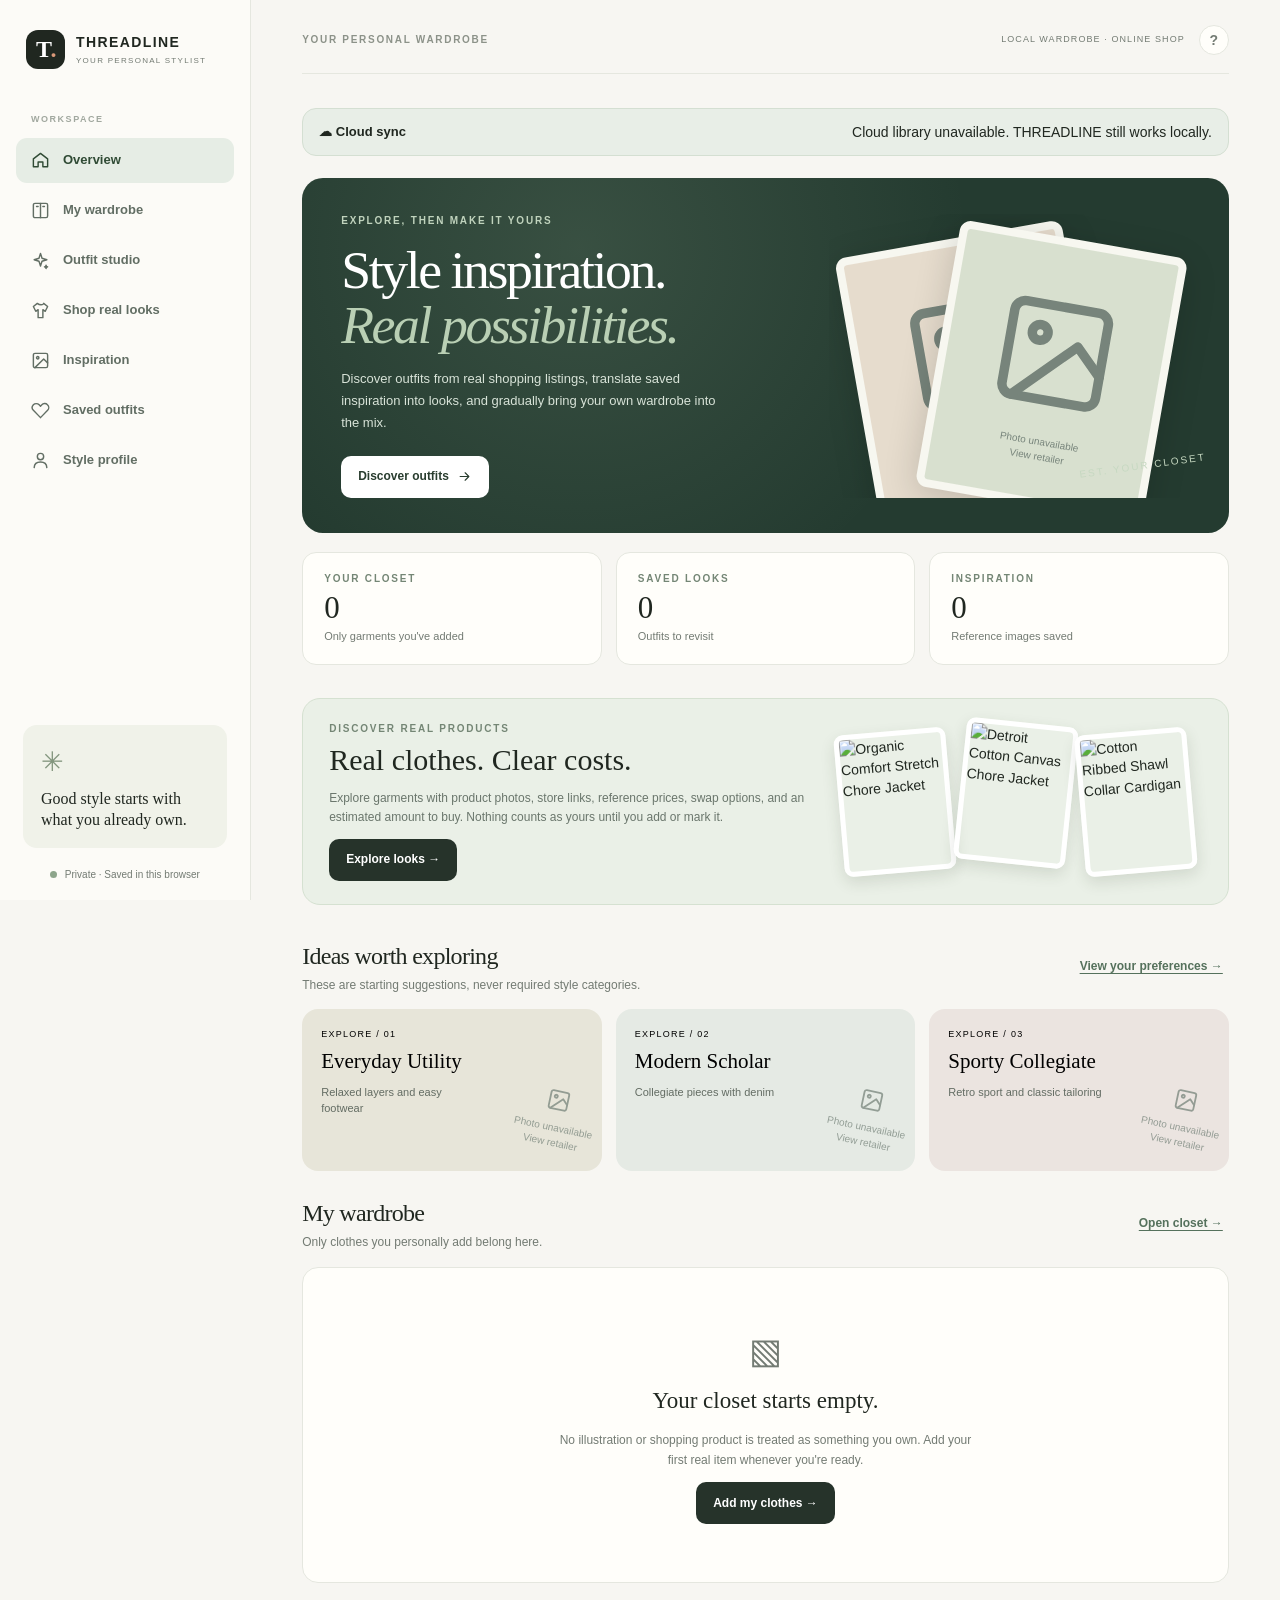
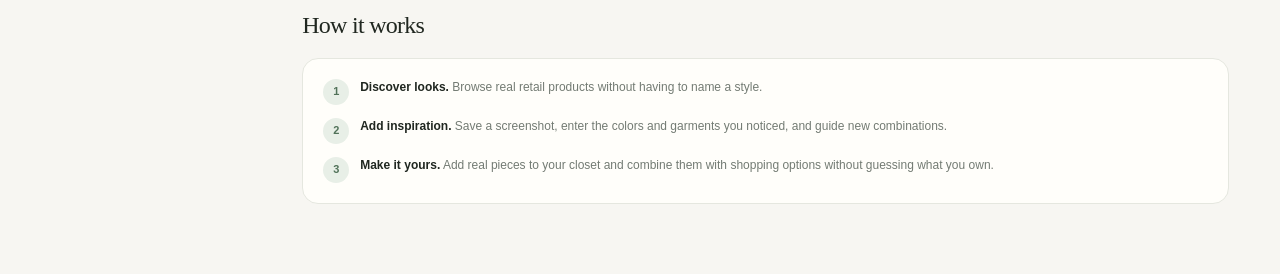
==== index.html @ 67e0e09e "Wire optional Supabase cloud UI into THREADLINE preview" ====
<!doctype html>
<html lang="en">
<head>
  <meta charset="utf-8">
  <meta name="viewport" content="width=device-width, initial-scale=1, viewport-fit=cover">
  <meta name="theme-color" content="#f7f6f2">
  <meta name="description" content="THREADLINE — a personal styling studio with true wardrobe ownership, inspiration-guided discovery, and real product references.">
  <title>THREADLINE V1.3 Preview — Cloud sync</title>
  <style>

:root{--bg:#f7f6f2;--paper:#fffefa;--ink:#202720;--muted:#737b73;--muted2:#9ba29a;--line:#e5e7df;--sage:#748675;--light-sage:#e8eee7;--orange:#b96843;--orange-pale:#f5e8df;--dark:#26332a;--shadow:0 8px 35px rgba(30,43,33,.055)}
*{box-sizing:border-box}html{scroll-behavior:smooth}body{margin:0;background:var(--bg);color:var(--ink);font-family:Inter,ui-sans-serif,-apple-system,BlinkMacSystemFont,"Segoe UI",sans-serif;font-size:14px;line-height:1.45}button,input,select,textarea{font:inherit}button{cursor:pointer}button:disabled{opacity:.45;cursor:not-allowed}a{color:inherit}.muted{color:var(--muted)}.tiny{font-size:11px}.small{font-size:12px}.eyebrow{font-size:10px;letter-spacing:.18em;color:var(--sage);font-weight:800;text-transform:uppercase}.app{min-height:100vh}#app{display:flex;min-height:100vh}.sidebar{width:251px;flex-shrink:0;position:sticky;top:0;height:100vh;background:#fcfbf7;border-right:1px solid var(--line);display:flex;flex-direction:column;padding:30px 16px 18px}.brand{display:flex;align-items:center;gap:11px;margin:0 10px 44px}.brand-mark{width:39px;height:39px;background:var(--ink);color:#fff;border-radius:12px;display:flex;align-items:center;justify-content:center;font-family:Georgia,serif;font-size:24px;font-weight:700;letter-spacing:-.06em}.brand-mark span{color:#da9878}.brand-name{font-size:14px;font-weight:900;letter-spacing:.10em}.brand-sub{font-size:8px;letter-spacing:.16em;color:var(--muted);margin-top:3px}.nav-label{margin:0 15px 12px;font-size:9px;letter-spacing:.17em;color:#a1a89f;font-weight:800}.nav-menu{display:flex;flex-direction:column;gap:5px}.nav-item{display:flex;gap:13px;align-items:center;border:0;background:none;padding:13px 15px;border-radius:11px;color:#626e64;font-weight:600;width:100%;text-align:left;font-size:13px;transition:.15s}.nav-item:hover{background:#f0f1eb;color:var(--ink)}.nav-item.active{background:#e6ede5;color:#304b35}.nav-item .nav-icon{width:19px;height:19px;display:grid;place-items:center}.nav-item svg{width:19px;height:19px;stroke-width:1.8}.sidebar-bottom{margin-top:auto}.sidebar-quote{background:#f0f2e9;border-radius:14px;padding:18px 18px 13px;margin:0 7px 20px}.sidebar-quote .quote-star{color:#83967e;font-size:27px}.sidebar-quote p{font-family:Georgia,serif;font-size:16px;line-height:1.3;margin:7px 0 4px}.privacy-note{font-size:10px;color:var(--muted);text-align:center}.privacy-dot{display:inline-block;width:7px;height:7px;border-radius:50%;background:#8da58b;margin-right:5px}.main{min-width:0;flex:1;max-width:1650px;margin:auto;padding:25px clamp(18px,4vw,62px) 70px}.topline{display:flex;justify-content:space-between;align-items:center;border-bottom:1px solid var(--line);padding:0 0 18px;margin-bottom:34px}.breadcrumbs{font-size:10px;letter-spacing:.17em;font-weight:700;color:#8c9289}.top-actions{display:flex;gap:14px;align-items:center}.demo-flag{font-size:9px;color:var(--muted);letter-spacing:.12em}.icon-btn{width:30px;height:30px;border-radius:50%;border:1px solid var(--line);background:var(--paper);font-weight:bold;color:var(--muted)}.page-heading{display:flex;align-items:flex-end;justify-content:space-between;gap:12px;margin-bottom:23px}.page-heading h1,.hero h1{font-family:Georgia,"Times New Roman",serif;font-weight:400;letter-spacing:-.045em}.page-heading h1{font-size:clamp(30px,3.4vw,45px);margin:7px 0}.page-heading p{color:var(--muted);margin:0;font-size:13px;max-width:660px}.btn{display:inline-flex;align-items:center;justify-content:center;gap:8px;border-radius:10px;padding:11px 16px;font-weight:700;font-size:12px;border:1px solid transparent;white-space:nowrap;transition:.14s;min-height:42px}.btn svg{width:15px;height:15px}.btn-primary{background:var(--dark);color:white}.btn-primary:hover{background:#405544}.btn-ghost{background:var(--paper);border-color:var(--line);color:var(--ink)}.btn-ghost:hover{border-color:#b9c3b7}.btn-tertiary{background:var(--light-sage);color:#47644d}.btn-warning{background:#fff5f0;border-color:#efcab9;color:#9c4c30}.btn-small{min-height:32px;padding:7px 11px;border-radius:8px;font-size:11px}.button-row{display:flex;gap:9px;align-items:center;flex-wrap:wrap}.hero{position:relative;border-radius:21px;background:#243b30;min-height:310px;display:grid;grid-template-columns:1.1fr 0.9fr;overflow:hidden;color:white;padding:36px 0 35px 39px}.hero::before{content:"";background:radial-gradient(circle at 30% 20%,rgba(173,199,167,.15),transparent 55%);position:absolute;inset:0}.hero .hero-copy{position:relative;z-index:2;max-width:560px}.hero .eyebrow{color:#c0d3bd}.hero h1{font-size:clamp(38px,4.2vw,58px);line-height:1.03;margin:14px 0 14px}.hero h1 em{color:#b9cfb4;font-weight:400}.hero p{line-height:1.7;color:#d8e3d8;max-width:390px;font-size:13px;margin-bottom:22px}.hero .btn{background:white;color:#293d2f}.hero-art{position:relative;display:flex;justify-content:center;align-items:center;overflow:hidden}.hero-illustration{position:absolute;width:230px;height:270px;background:#d8e0cf;transform:rotate(10deg) translate(25px,12px);border:8px solid #f7f7f0;border-radius:11px;box-shadow:0 8px 35px rgba(0,0,0,.16);display:flex;align-items:center;justify-content:center}.hero-illustration.second{transform:rotate(-10deg) translate(-60px,6px);background:#e6dccd}.hero-illustration svg{width:80%;height:85%}.hero-art::after{content:"EST. YOUR CLOSET";font-size:10px;letter-spacing:.20em;position:absolute;bottom:24px;right:22px;transform:rotate(-8deg);color:#c6d8c1}.stats-grid{display:grid;grid-template-columns:repeat(3,1fr);gap:14px;margin:19px 0 33px}.stat{background:var(--paper);padding:19px 21px;border:1px solid var(--line);border-radius:14px}.stat .num{font-family:Georgia,serif;font-size:31px;line-height:1;margin:6px 0}.stat .label{font-size:11px;color:var(--muted)}.section-head{display:flex;justify-content:space-between;align-items:center;gap:10px;margin:25px 0 15px}.section-head h2{font-family:Georgia,serif;font-size:24px;font-weight:400;letter-spacing:-.03em;margin:0}.section-head p{font-size:12px;color:var(--muted);margin:3px 0 0}.text-link{background:transparent;border:0;color:#55715c;text-decoration:underline;text-underline-offset:3px;font-size:12px;font-weight:700}.style-tiles{display:grid;grid-template-columns:repeat(3,1fr);gap:14px}.style-tile{border-radius:16px;border:1px solid var(--line);padding:19px;min-height:162px;background:var(--paper);position:relative;overflow:hidden;display:flex;flex-direction:column;align-items:flex-start}.style-tile:nth-child(1){background:#e7e5d9}.style-tile:nth-child(2){background:#e5eae4}.style-tile:nth-child(3){background:#ebe4e0}.style-tile h3{font-family:Georgia,serif;font-size:21px;font-weight:400;margin:5px 0 8px;z-index:1}.style-tile p{max-width:160px;font-size:11px;color:#636c63;z-index:1;margin:0}.style-tile .tile-no{font-size:9px;letter-spacing:.14em;z-index:1}.style-tile .shape{width:94px;height:125px;position:absolute;right:-14px;bottom:-24px;opacity:.55;transform:rotate(12deg)}.grid-items{display:grid;grid-template-columns:repeat(4,minmax(0,1fr));gap:13px}.item-card{background:var(--paper);border:1px solid var(--line);border-radius:14px;overflow:hidden;min-width:0;transition:.15s;position:relative}.item-card:hover{box-shadow:var(--shadow);transform:translateY(-2px)}.item-picture{height:180px;background:#f0f1ec;display:flex;align-items:center;justify-content:center;position:relative;overflow:hidden}.item-picture img{width:100%;height:100%;object-fit:contain}.item-picture img.user-photo{object-fit:cover}.item-info{padding:12px 12px 13px}.item-name{font-size:12px;font-weight:750;white-space:nowrap;overflow:hidden;text-overflow:ellipsis}.item-meta{font-size:10px;color:var(--muted);margin-top:4px}.tag{display:inline-flex;align-items:center;border-radius:20px;background:#f0f3ee;color:#57705a;font-size:9px;letter-spacing:.04em;padding:4px 8px;font-weight:700}.demo-badge{position:absolute;top:9px;left:9px;background:#ffffffdd;border-radius:20px;padding:4px 8px;font-size:9px;color:#7b857a}.card-actions{position:absolute;top:8px;right:8px;display:flex;gap:4px}.round-action{background:#fffffff0;border:0;border-radius:50%;width:29px;height:29px;color:var(--dark);font-weight:800}.toolbar{display:flex;justify-content:space-between;align-items:center;gap:12px;flex-wrap:wrap;margin:14px 0 20px}.pills{display:flex;gap:7px;flex-wrap:wrap}.pill{border:1px solid var(--line);border-radius:99px;background:var(--paper);font-size:11px;padding:8px 13px;color:var(--muted)}.pill.active{background:#284231;color:white;border-color:#284231}.search-box{border:1px solid var(--line);border-radius:10px;background:var(--paper);padding:9px 13px;display:flex;align-items:center;gap:8px;min-width:230px}.search-box input{border:0;outline:none;background:transparent;width:100%;font-size:12px}.panel{background:var(--paper);border:1px solid var(--line);border-radius:16px;padding:20px}.empty{text-align:center;max-width:420px;margin:38px auto;color:var(--muted)}.empty .empty-icon{font-size:35px;display:block;margin-bottom:8px}.empty h3{font-family:Georgia,serif;color:var(--ink);font-size:23px;font-weight:400;margin:8px 0}.empty p{font-size:12px;line-height:1.7}.studio-grid{display:grid;grid-template-columns:295px minmax(0,1fr);gap:18px;align-items:start}.control-panel{position:sticky;top:20px}.field{display:flex;flex-direction:column;gap:7px;margin-bottom:16px}.field label,.field-label{font-size:11px;font-weight:800;letter-spacing:.02em}.input,.select,.textarea{width:100%;border:1px solid #dce1d8;border-radius:9px;min-height:42px;background:#fffefa;color:var(--ink);padding:10px 12px;outline:none}.input:focus,.select:focus,.textarea:focus{border-color:#9cae9e;box-shadow:0 0 0 3px #9eb59f24}.textarea{resize:vertical;min-height:70px}.field-help{font-size:10px;color:var(--muted);margin-top:-3px}.studio-side-note{background:#f1f4ee;border-radius:11px;padding:13px;margin-top:12px;font-size:11px;color:#536857}.results-head{display:flex;align-items:center;justify-content:space-between;gap:10px;margin-bottom:15px}.results-head h2{font-family:Georgia,serif;font-weight:400;font-size:24px;margin:0}.outfit-grid{display:grid;grid-template-columns:repeat(2,minmax(0,1fr));gap:14px}.outfit-card{border:1px solid var(--line);border-radius:15px;background:var(--paper);overflow:hidden}.outfit-collage{display:grid;grid-template-columns:repeat(2,1fr);grid-template-rows:repeat(2,112px);gap:2px;background:#e1e5dc;padding:2px}.outfit-collage .piece{background:#f3f4ee;overflow:hidden;position:relative;display:flex;align-items:center;justify-content:center}.outfit-collage img{width:100%;height:100%;object-fit:contain}.outfit-collage img.user-photo{object-fit:cover}.piece-name{position:absolute;bottom:5px;left:6px;right:6px;font-size:8px;background:#fffefae7;border-radius:5px;padding:3px 5px;white-space:nowrap;overflow:hidden;text-overflow:ellipsis}.piece.empty-piece{font-size:10px;color:#b2b9ad}.outfit-body{padding:15px}.outfit-body h3{font-family:Georgia,serif;font-weight:400;font-size:19px;margin:4px 0 5px}.outfit-body p{font-size:11px;color:var(--muted);margin:0 0 12px;min-height:34px;line-height:1.6}.outfit-body .button-row{justify-content:space-between}.tiny-label{font-size:9px;letter-spacing:.12em;font-weight:800;color:#7e8b7c;text-transform:uppercase}.inspo-grid{display:grid;grid-template-columns:repeat(3,minmax(0,1fr));gap:14px}.inspo-card{border-radius:14px;overflow:hidden;background:var(--paper);border:1px solid var(--line)}.inspo-card .inspo-img{height:235px;background:#e8eae4;display:flex;align-items:center;justify-content:center}.inspo-card img{width:100%;height:100%;object-fit:cover}.inspo-card .body{padding:14px}.inspo-card h3{font-family:Georgia,serif;font-size:19px;font-weight:400;margin:1px 0 5px}.inspo-card p{font-size:11px;color:var(--muted);line-height:1.5;min-height:34px}.two-col{display:grid;grid-template-columns:1fr 1fr;gap:18px}.help-list{display:grid;gap:13px}.help-row{display:flex;gap:11px;align-items:flex-start;font-size:12px;color:var(--muted)}.help-row strong{color:var(--ink)}.step-count{min-width:26px;height:26px;border-radius:50%;background:#e8efe7;display:flex;justify-content:center;align-items:center;color:#517259;font-size:11px;font-weight:800}.color-swatches{display:flex;gap:8px;align-items:center;flex-wrap:wrap}.swatch{width:25px;height:25px;border-radius:50%;border:2px solid white;box-shadow:0 0 0 1px #dce1da}.profile-section{margin-bottom:20px}.rating-row{display:grid;grid-template-columns:1fr 160px;align-items:center;gap:12px;padding:9px 0;border-bottom:1px solid var(--line);font-size:12px}.rating-row:last-child{border:0}.learn-list{display:grid;gap:10px}.learn-row{padding:13px;background:#f4f6f0;border-radius:10px}.learn-row strong{display:block;font-size:11px}.learn-row span{font-size:12px;color:#697369;line-height:1.55}.overlay{position:fixed;inset:0;z-index:100;background:#161d17a1;display:flex;align-items:center;justify-content:center;padding:20px;backdrop-filter:blur(2px)}.modal{width:min(100%,590px);max-height:min(92vh,900px);overflow:auto;background:var(--paper);border-radius:19px;padding:25px;box-shadow:0 24px 85px #0004}.modal.wide{width:min(100%,790px)}.modal-head{display:flex;align-items:center;justify-content:space-between;gap:12px;margin-bottom:19px}.modal-head h2{font-family:Georgia,serif;font-size:27px;line-height:1.1;font-weight:400;margin:0}.modal-close{border:0;background:#f0f1eb;border-radius:50%;width:32px;height:32px;font-size:18px}.form-grid{display:grid;grid-template-columns:1fr 1fr;gap:13px}.upload-area{border:1.5px dashed #c4d0c2;border-radius:12px;background:#f7f9f4;padding:17px;text-align:center;cursor:pointer;display:flex;align-items:center;justify-content:center;min-height:150px;position:relative;overflow:hidden}.upload-area img{max-height:192px;width:100%;object-fit:contain}.upload-area input{position:absolute;inset:0;opacity:0;cursor:pointer;width:100%}.upload-area .prompt{font-size:12px;color:#768675;line-height:1.8}.upload-area .prompt b{color:#4c6251}.modal-footer{display:flex;gap:9px;justify-content:flex-end;margin-top:18px;flex-wrap:wrap}.note{background:#f3f5ee;border-left:3px solid #87a188;padding:11px 14px;font-size:11px;color:#5b6b5f;border-radius:5px}.checkline{display:flex;align-items:center;gap:7px;font-size:11px}.mini-select{padding:7px 9px;border:1px solid var(--line);border-radius:8px;background:var(--paper);font-size:11px;width:100%}.separator{height:1px;background:var(--line);margin:16px 0}.toast{position:fixed;right:23px;bottom:24px;z-index:200;background:var(--dark);color:white;padding:13px 18px;border-radius:10px;font-size:12px;box-shadow:0 8px 30px #0002;display:none;max-width:350px}.toast.show{display:block}.mobile-nav{display:none}.source-badge{display:inline-block;background:#e9eee6;color:#5b715d;font-size:10px;border-radius:20px;padding:4px 9px}.feedback-actions{display:flex;gap:7px}.feedback-actions button{padding:6px 9px;border:1px solid var(--line);border-radius:7px;background:#fff;font-size:10px;color:#59635a}.feedback-actions button.active{background:#dce9db;color:#24472d;border-color:#9cac9d}.outline-list{margin:0;padding-left:18px;line-height:2;color:var(--muted);font-size:12px}.mono{font-family:ui-monospace,monospace}.clickable{cursor:pointer}.kicker{font-size:11px;text-transform:uppercase;color:var(--orange);font-weight:800;letter-spacing:.13em}
@media(max-width:1140px){.grid-items{grid-template-columns:repeat(3,minmax(0,1fr))}.studio-grid{grid-template-columns:245px 1fr}.main{padding-left:28px;padding-right:28px}.outfit-grid{gap:10px}}
@media(max-width:900px){.sidebar{width:74px;padding:21px 9px}.brand{margin:0 auto 37px}.brand>div:nth-child(2),.nav-label,.nav-item .nav-text,.sidebar-bottom{display:none}.nav-item{justify-content:center;padding:14px}.main{padding-left:25px;padding-right:25px}.hero{grid-template-columns:1fr .6fr}.hero-illustration{width:165px;height:210px}.style-tiles{gap:9px}.style-tile{padding:14px}.style-tile h3{font-size:19px}}
@media(max-width:700px){#app{display:block}.sidebar{display:none}.main{padding:16px 14px 97px}.topline{margin-bottom:25px;padding-bottom:12px}.breadcrumbs{font-size:9px}.hero{padding:26px 22px;min-height:250px;grid-template-columns:1fr}.hero h1{font-size:41px;max-width:340px}.hero p{max-width:260px;font-size:12px}.hero-art{position:absolute;inset:0;pointer-events:none;opacity:.19;justify-content:flex-end}.hero-illustration{right:-10px;top:27px;width:170px;height:220px}.stats-grid{gap:8px;margin:12px 0 26px}.stat{padding:14px}.stat .num{font-size:26px}.style-tiles{grid-template-columns:repeat(3,minmax(0,1fr))}.style-tile{padding:12px;min-height:145px}.style-tile h3{font-size:16px}.style-tile p{font-size:10px}.style-tile .shape{opacity:.2}.page-heading{align-items:start}.page-heading h1{font-size:35px}.page-heading p{font-size:12px}.grid-items{grid-template-columns:repeat(2,minmax(0,1fr))}.item-picture{height:155px}.studio-grid{grid-template-columns:1fr}.control-panel{position:static}.outfit-grid{grid-template-columns:repeat(2,minmax(0,1fr))}.outfit-collage{grid-template-rows:repeat(2,100px)}.inspo-grid{grid-template-columns:repeat(2,minmax(0,1fr))}.inspo-card .inspo-img{height:195px}.two-col{grid-template-columns:1fr}.mobile-nav{position:fixed;z-index:40;bottom:0;left:0;right:0;padding:8px 3px calc(8px + env(safe-area-inset-bottom));display:flex;justify-content:space-around;background:#fffefaef;backdrop-filter:blur(12px);border-top:1px solid var(--line);box-shadow:0 -5px 20px #3333330a}.mobile-nav button{border:0;background:transparent;font-size:9px;color:#758074;display:flex;flex-direction:column;align-items:center;gap:3px;min-width:46px;padding:5px 0}.mobile-nav button.active{color:#2d5738;font-weight:800}.mobile-nav svg{width:19px;height:19px}.toast{bottom:90px;right:12px;left:12px;max-width:none}.modal{padding:18px;max-height:90vh}.form-grid{grid-template-columns:1fr 1fr}}
@media(max-width:450px){.outfit-grid{grid-template-columns:1fr}.outfit-collage{grid-template-rows:repeat(2,147px)}.style-tile h3{font-size:15px}.inspo-grid{grid-template-columns:1fr 1fr;gap:10px}.inspo-card .inspo-img{height:165px}.button-row .btn{flex:1}.form-grid{grid-template-columns:1fr}.rating-row{grid-template-columns:1fr;gap:5px}.page-heading{flex-wrap:wrap}.page-heading>.button-row{width:100%}}
@media(prefers-reduced-motion:reduce){*{scroll-behavior:auto!important;transition:none!important}}


/* THREADLINE shopping studio 1.1 */
.shop-intro{display:flex;gap:11px;align-items:center;flex-wrap:wrap;padding:11px 15px;background:#e7ede4;color:#3e5442;border:1px solid #d4e1d1;border-radius:11px;font-size:11px;margin-bottom:18px}.shop-intro span:last-child{color:#687b68}.shop-dot{width:8px;height:8px;border-radius:50%;background:#91ac7e}.shop-hero{border-radius:18px;background:#273c30;color:#fff;display:grid;grid-template-columns:1.35fr .65fr;padding:30px 28px;margin-bottom:20px;min-height:200px;overflow:hidden}.shop-hero .eyebrow{color:#b4c9b3}.shop-hero h2{font:normal clamp(32px,4vw,48px)/1.02 Georgia,serif;margin:9px 0 11px;letter-spacing:-.04em}.shop-hero h2 em{color:#b8d1ae}.shop-hero p{max-width:480px;color:#cad5c7;font-size:12px}.shop-hero-mini{display:flex;align-items:center;justify-content:center;gap:7px;min-height:120px}.shop-hero-mini>div{width:32%;height:148px;overflow:hidden;border-radius:9px;background:#f5f5f0;transform:rotate(-6deg);box-shadow:0 4px 14px #16281a33}.shop-hero-mini>div:nth-child(2){transform:rotate(5deg) translateY(-10px)}.shop-hero-mini img{width:100%;height:100%;object-fit:cover}.shop-controls{display:grid;grid-template-columns:1fr 1fr auto auto;gap:18px;padding:20px;border:1px solid var(--line);border-radius:15px;background:var(--paper);align-items:end;margin-bottom:26px}.shop-budget-input{display:flex;align-items:center;gap:12px;min-height:39px}.shop-budget-input input{width:100%;accent-color:#637d67}.shop-budget-input output{font-weight:700;white-space:nowrap}.shop-look-meta{display:flex;justify-content:space-between;align-items:center;gap:14px;margin-bottom:13px}.shop-look-meta h2{font:normal 30px/1.1 Georgia,serif;letter-spacing:-.03em;margin:5px 0}.shop-look-meta p{color:var(--muted);margin:0}.shop-pieces-badge{border:1px solid var(--line);padding:8px 12px;border-radius:40px;color:var(--muted);font-size:10px;white-space:nowrap}.shop-costrow{background:#fffefa;border:1px solid var(--line);border-radius:15px 15px 0 0;display:grid;grid-template-columns:repeat(3,1fr);gap:8px;padding:20px 23px 13px}.shop-costrow strong{font:normal 28px Georgia,serif;display:block;margin-top:6px}.shop-price-emphasis{color:#59775b}.shop-budget-track{height:7px;background:#e4e6df;overflow:hidden}.shop-budget-track>div{height:100%;transition:width .25s}.shop-budgetmsg{background:#fffefa;border:1px solid var(--line);border-top:0;padding:11px 23px;border-radius:0 0 14px 14px;font-size:12px;color:#477050;margin-bottom:21px}.shop-budgetmsg.over{color:#ac6048}.shop-piece-grid{display:grid;grid-template-columns:repeat(4,minmax(0,1fr));gap:14px;margin:18px 0 28px}.shop-piece{background:#fffefa;border:1px solid var(--line);border-radius:14px;overflow:hidden;display:flex;flex-direction:column;min-width:0}.shop-img{height:205px;background:#eeefe8;position:relative;overflow:hidden}.shop-img img{width:100%;height:100%;object-fit:cover}.shop-slot-label{position:absolute;top:10px;left:10px;font-size:10px;background:#fffdf5ed;padding:5px 8px;border-radius:20px;color:#566251}.shop-piece-body{padding:13px;display:flex;flex-direction:column;gap:7px;flex:1}.shop-piece-name{font-weight:700;line-height:1.3}.shop-piece-store{color:var(--muted);font-size:11px;margin:0}.shop-piece-price{font:normal 22px Georgia,serif;margin-top:auto}.shop-piece-actions{display:flex;align-items:center;gap:5px;flex-wrap:wrap}.shop-piece-actions .btn{font-size:10px;min-height:28px;padding:5px 8px}.shop-link{font-size:11px;color:#416b4a;text-decoration:underline;text-underline-offset:2px}.shop-own-check{display:flex;align-items:flex-start;gap:6px;font-size:10px;color:#66736a;margin-top:6px;cursor:pointer}.shop-own-check input{accent-color:#607b63}.shop-owned-pill{background:#e8efe5;border-radius:5px;padding:4px 6px;font:600 11px Inter,sans-serif;color:#4f6f52}.shop-image-fallback{display:grid;place-items:center;align-content:center;gap:9px;color:#77847b;height:100%;width:100%;text-align:center;font-size:10px;padding:14px}.shop-alts{border:1px solid #d6ded2;background:#f3f5ef;border-radius:17px;padding:20px;margin:18px 0 30px}.shop-alts-heading{display:flex;align-items:start;justify-content:space-between;gap:8px;margin-bottom:15px}.shop-alts-heading h3{font:normal 25px Georgia,serif;margin:4px 0}.shop-alts-heading p{font-size:12px;color:var(--muted);margin:0}.shop-altgrid{display:grid;grid-template-columns:repeat(3,1fr);gap:10px}.shop-altcard{border:1px solid var(--line);background:#fffefa;border-radius:12px;padding:10px;display:flex;gap:8px;flex-direction:column}.shop-altphoto{height:135px;background:#eff1eb;border-radius:9px;overflow:hidden}.shop-altphoto img{height:100%;width:100%;object-fit:contain}.shop-altcard strong{display:block;font-size:12px}.shop-altcard span,.shop-altcard small{display:block;font-size:11px;color:var(--muted);margin-top:4px}.shop-altcard button{width:100%;margin-top:auto}.shop-explanation{border:1px solid var(--line);border-radius:15px;background:#fffefa;padding:22px;margin-bottom:24px}.shop-explanation>p{font-size:14px;max-width:700px;line-height:1.7}.shop-tip{font-size:11px;color:var(--muted);display:flex;align-items:flex-start;gap:7px;border-top:1px solid var(--line);padding-top:14px;margin-top:14px}.shop-tip svg{flex-shrink:0}.shop-saved-grid{display:grid;grid-template-columns:repeat(3,1fr);gap:10px}.shop-saved-card{background:#fffefa;border-radius:12px;padding:15px;border:1px solid var(--line)}.shop-saved-card strong{display:block}.shop-saved-card span{display:block;font-size:11px;color:var(--muted);margin:5px 0 10px}
@media (max-width:950px){.shop-controls{grid-template-columns:1fr 1fr}.shop-controls>.btn{grid-column:auto}.shop-controls>.btn:last-child{grid-column:1/-1}.shop-piece-grid{grid-template-columns:repeat(2,minmax(0,1fr))}.shop-altgrid{grid-template-columns:repeat(2,minmax(0,1fr))}}
@media (max-width:620px){.shop-hero{grid-template-columns:1fr;padding:24px}.shop-hero-mini{display:none}.shop-controls{grid-template-columns:1fr;gap:11px;padding:15px}.shop-controls>.btn{grid-column:auto;width:100%}.shop-piece-grid{grid-template-columns:repeat(2,minmax(0,1fr));gap:9px}.shop-img{height:140px}.shop-piece-body{padding:10px}.shop-piece-name{font-size:11px}.shop-piece-actions{flex-direction:column;align-items:stretch}.shop-piece-actions .btn{width:100%}.shop-costrow{padding:14px 12px;gap:5px}.shop-costrow strong{font-size:20px}.shop-costrow .eyebrow{font-size:8px;letter-spacing:0}.shop-altgrid{grid-template-columns:1fr}.shop-saved-grid{grid-template-columns:1fr}.shop-look-meta h2{font-size:26px}.shop-pieces-badge{display:none}}

.shop-home-preview{background:#eaf0e7;border:1px solid #d5e1d1;border-radius:18px;padding:23px 26px;display:grid;grid-template-columns:1.3fr 1fr;gap:15px;margin:10px 0 34px;align-items:center}.shop-home-preview h2{font:normal 30px Georgia,serif;margin:6px 0}.shop-home-preview p{font-size:12px;color:#6a766c;line-height:1.6;max-width:520px}.shop-home-photos{display:flex;align-items:center;gap:9px;justify-content:center}.shop-home-photos img{width:30%;height:142px;object-fit:cover;border:5px solid white;border-radius:9px;box-shadow:0 6px 15px #2b3a2922;transform:rotate(-5deg)}.shop-home-photos img:nth-child(2){transform:rotate(6deg) translateY(-9px)}@media(max-width:620px){.shop-home-preview{grid-template-columns:1fr;padding:19px}.shop-home-photos img{height:95px}.shop-home-preview h2{font-size:27px}}


/* v1.2: truthful ownership and discovery-first interaction */
.studio-mode-switch{display:flex;gap:9px;flex-wrap:wrap;margin:0 0 18px}.studio-mode-switch .btn{white-space:normal;text-align:center}.photo-needed{height:100%;width:100%;display:flex;flex-direction:column;align-items:center;justify-content:center;gap:10px;color:#758177;font-size:25px}.photo-needed small{font-size:11px}.advanced-style{background:#fffefa;border:1px solid var(--line);padding:12px 16px;border-radius:12px;margin:12px 0 20px}.advanced-style summary{cursor:pointer;color:#55715c;font-weight:700;font-size:12px}.hero-illustration img{width:100%;height:100%;object-fit:contain}.style-tile .shape img{width:100%;height:100%;object-fit:contain;mix-blend-mode:multiply}.style-tile .shape .shop-image-fallback{display:none}.style-tile .shape{border-radius:12px;overflow:hidden}.shop-controls .field{min-width:160px;flex:1}.shop-look-meta{margin-top:16px}
@media(max-width:670px){.studio-mode-switch{display:grid;grid-template-columns:1fr 1fr}.studio-mode-switch .btn{font-size:11px;padding:10px 7px}}
.shop-learning{display:flex;align-items:center;justify-content:space-between;gap:14px;background:#e9eee6;border:1px solid #d6dfd2;border-radius:13px;padding:13px 16px;margin-bottom:17px;flex-wrap:wrap}.shop-learning strong{font-size:12px}.shop-learning p{font-size:11px;color:#667667;margin:3px 0 0}.shop-rating-actions{display:flex;gap:7px;flex-wrap:wrap}@media(max-width:640px){.shop-learning{align-items:flex-start}.shop-rating-actions{width:100%}.shop-rating-actions button{flex:1}}
/* Optional cloud sync controls */
#threadline-cloud{background:#e8eee7;border:1px solid #d4dfd2;border-radius:14px;margin:0 0 22px;padding:13px 16px}
.tl-cloud-head{display:flex;justify-content:space-between;align-items:center;gap:12px;flex-wrap:wrap}
.tl-cloud-head strong{font-size:13px}.tl-cloud-sub{color:#596e60;font-size:11px;margin-top:3px}
.tl-cloud-error{color:#a44736;font-size:11px;max-width:560px;margin-top:4px;word-break:break-word}
.tl-cloud-actions{display:flex;gap:7px;flex-wrap:wrap}
@media(max-width:700px){.tl-cloud-actions{width:100%}.tl-cloud-actions .btn{flex:1;white-space:normal;font-size:10px}}
</style>
</head>
<body>
  <div id="app">
    <aside class="sidebar" aria-label="Main navigation">
      <div class="brand" role="banner"><div class="brand-mark">T<span>.</span></div><div><div class="brand-name">THREADLINE</div><div class="brand-sub">YOUR PERSONAL STYLIST</div></div></div>
      <div class="nav-label">WORKSPACE</div>
      <nav id="desktop-nav" class="nav-menu"></nav>
      <div class="sidebar-bottom">
        <div class="sidebar-quote"><span class="quote-star">✳</span><p>Good style starts with what you already own.</p></div>
        <div class="privacy-note"><span class="privacy-dot"></span> Private · Saved in this browser</div>
      </div>
    </aside>
    <main class="main">
      <div class="topline"><div id="breadcrumbs" class="breadcrumbs">YOUR PERSONAL WARDROBE</div><div class="top-actions"><span class="demo-flag">LOCAL WARDROBE · ONLINE SHOP</span><button class="icon-btn" id="help-btn" title="Getting started" aria-label="Getting started">?</button></div></div>
      <div id="view" aria-live="polite"></div>
    </main>
    <nav id="mobile-nav" class="mobile-nav" aria-label="Mobile navigation"></nav>
  </div>
  <div id="modal-root"></div>
  <div id="toast" role="status" aria-live="polite"></div>
  <script>

/* THREADLINE 1.1 — local-first personal wardrobe studio. No network or paid APIs. */
'use strict';
const $=s=>document.querySelector(s);
const $$=s=>Array.from(document.querySelectorAll(s));
const esc=x=>String(x??'').replace(/[&<>"']/g,c=>({'&':'&amp;','<':'&lt;','>':'&gt;','"':'&quot;',"'":'&#39;'}[c]));
const uid=()=>`id_${Date.now().toString(36)}_${Math.random().toString(36).slice(2,8)}`;
const iconPaths={home:'<path d="m3 10 9-7 9 7v10h-6v-6H9v6H3z"/>',closet:'<rect x="3" y="3" width="18" height="18" rx="2"/><path d="M12 3v18M7 7h2M15 7h2"/>',sparkles:'<path d="m12 3 1.9 6.1L20 11l-6.1 1.9L12 19l-1.9-6.1L4 11l6.1-1.9L12 3zM19 18l.5 1.5L21 20l-1.5.5L19 22l-.5-1.5L17 20l1.5-.5z"/>',image:'<rect x="3" y="3" width="18" height="18" rx="2"/><circle cx="8.5" cy="8.5" r="1.5"/><path d="m21 15-5-5L5 21"/>',heart:'<path d="M20.8 4.6c-2.2-2.2-5.5-1.6-7.1.2L12 6.5l-1.7-1.7c-2-2-5.4-2-7.3 0s-1.9 5 0 7L12 21l9-9.2c1.9-2 1.9-5.2-.2-7.2Z"/>',user:'<circle cx="12" cy="7" r="4"/><path d="M4 21c.2-5 3-7 8-7s7.8 2 8 7"/>',plus:'<path d="M12 4v16M4 12h16"/>',arrow:'<path d="M5 12h14m-6-6 6 6-6 6"/>',check:'<path d="m4 12 5 5L20 6"/>',trash:'<path d="M4 7h16M10 4h4M6 7l1 14h10l1-14M10 11v6m4-6v6"/>',edit:'<path d="M4 20h4l12-12-4-4L4 16v4zM14 6l4 4"/>',download:'<path d="M12 3v13m-5-5 5 5 5-5M4 19v2h16v-2"/>',upload:'<path d="M12 21V8m-5 5 5-5 5 5M4 5V3h16v2"/>',shuffle:'<path d="M4 7h4l10 10h3m-5-3 3 3-3 3M4 17h4L18 7h3m-5-3 3 3-3 3"/>',layers:'<path d="m12 3 9 5-9 5-9-5 9-5zm-9 9 9 5 9-5M3 16l9 5 9-5"/>',search:'<circle cx="11" cy="11" r="7"/><path d="m16 16 5 5"/>',menu:'<path d="M4 7h16M4 12h16M4 17h16"/>',close:'<path d="M5 5l14 14M19 5 5 19"/>',shirt:'<path d="m8 3-5 4 3 6 3-2v10h6V11l3 2 3-6-5-4c-.8 2.4-5.2 2.4-8 0z"/>',copy:'<rect x="8" y="8" width="12" height="12" rx="2"/><path d="M16 8V5a2 2 0 0 0-2-2H5a2 2 0 0 0-2 2v9a2 2 0 0 0 2 2h3"/>',info:'<circle cx="12" cy="12" r="9"/><path d="M12 11v6M12 7v1"/>',sliders:'<path d="M4 6h16M4 12h16M4 18h16"/><circle cx="8" cy="6" r="2" fill="#fff"/><circle cx="16" cy="12" r="2" fill="#fff"/><circle cx="10" cy="18" r="2" fill="#fff"/>'};
const icon=(n,size=18)=>`<svg width="${size}" height="${size}" viewBox="0 0 24 24" fill="none" stroke="currentColor" stroke-width="1.8" stroke-linecap="round" stroke-linejoin="round" aria-hidden="true">${iconPaths[n]||iconPaths.info}</svg>`;
const CATEGORY=['Tops','Outerwear','Bottoms','Shoes','Accessories'];
const COLORS={navy:'#35485f',gray:'#8d9494',white:'#f2f0e8',cream:'#e4d9be',olive:'#727b5b',black:'#303434',blue:'#7191ae',brown:'#876650',beige:'#c8b498',burgundy:'#843f4c',green:'#567860',red:'#b65c4b',tan:'#b59a78',charcoal:'#525b5d'};
const TAGS=['streetwear','workwear','preppy','sporty','vintage','minimal','casual','formal'];
const DIMENSIONS=['Layering','Mix of styles','Jacket / top','Color combination','Shoes','Pants','Overall silhouette'];
const STYLE_OPTIONS=['Surprise Me','Everyday Utility','Modern Scholar','Sporty Collegiate','Retro Sports Club','Campus Remix','Relaxed Sophistication','Utility Ivy','Streetwear × Workwear','Streetwear × Preppy','Vintage × Preppy'];
const FORMULAS={
 'Everyday Utility':{description:'Functional outerwear, relaxed everyday basics and easy footwear.',types:['workwear','streetwear'],top:['tee','crewneck','graphic tee'],outer:['chore jacket','overshirt','utility jacket','denim jacket'],bottom:['jeans','cargo pants','carpenter pants','chinos'],shoes:['sneakers','retro sneakers','boots'],layer:true},
 'Modern Scholar':{description:'Collegiate structure softened by denim and comfortable footwear.',types:['preppy','casual'],top:['oxford shirt','rugby shirt','knit polo','tee'],outer:['cardigan','sweater','blazer','overshirt'],bottom:['jeans','chinos','pleated trousers'],shoes:['loafers','retro sneakers','sneakers'],layer:false},
 'Sporty Collegiate':{description:'Athletic and Ivy details connected through collegiate pieces.',types:['sporty','preppy'],top:['rugby shirt','crewneck','collegiate sweatshirt','knit polo','oxford shirt'],outer:['varsity jacket','cardigan','sweater','track jacket'],bottom:['pleated trousers','chinos','jeans'],shoes:['retro sneakers','sneakers','loafers'],layer:false},
 'Retro Sports Club':{description:'Retro sportswear with thoughtful classic accents.',types:['sporty','vintage'],top:['rugby shirt','crewneck','knit polo','tee'],outer:['track jacket','varsity jacket','cardigan'],bottom:['pleated trousers','chinos','jeans'],shoes:['retro sneakers','sneakers'],layer:false},
 'Campus Remix':{description:'Relaxed preppy layering with everyday denim.',types:['preppy','streetwear'],top:['oxford shirt','rugby shirt','tee'],outer:['cardigan','sweater','varsity jacket'],bottom:['jeans','chinos'],shoes:['sneakers','retro sneakers','loafers'],layer:false},
 'Relaxed Sophistication':{description:'Soft textures, easy tailoring and quiet color coordination.',types:['minimal','preppy'],top:['knit polo','oxford shirt','crewneck'],outer:['cardigan','sweater','blazer'],bottom:['pleated trousers','chinos','jeans'],shoes:['loafers','retro sneakers','sneakers'],layer:false},
 'Utility Ivy':{description:'Workwear outer layers balanced with collegiate basics.',types:['workwear','preppy'],top:['oxford shirt','rugby shirt','knit polo'],outer:['chore jacket','overshirt','utility jacket'],bottom:['chinos','pleated trousers','jeans'],shoes:['sneakers','retro sneakers','loafers'],layer:true},
};
const STYLE_ALIASES={'Streetwear × Workwear':'Everyday Utility','Streetwear × Preppy':'Campus Remix','Vintage × Preppy':'Modern Scholar'};
const SAMPLE=[
 ['White heavyweight tee','Tops','tee','white','Regular','streetwear,workwear,minimal'],
 ['Heather gray tee','Tops','tee','gray','Relaxed','streetwear,casual'],
 ['Blue Oxford shirt','Tops','oxford shirt','blue','Regular','preppy,casual'],
 ['Navy rugby shirt','Tops','rugby shirt','navy','Regular','sporty,preppy,vintage'],
 ['Cream knit polo','Tops','knit polo','cream','Regular','preppy,vintage,minimal'],
 ['Navy crewneck sweatshirt','Tops','crewneck','navy','Relaxed','sporty,preppy,casual'],
 ['Burgundy collegiate sweatshirt','Tops','collegiate sweatshirt','burgundy','Relaxed','sporty,preppy'],
 ['Olive chore jacket','Outerwear','chore jacket','olive','Relaxed','workwear,streetwear'],
 ['Navy varsity jacket','Outerwear','varsity jacket','navy','Regular','sporty,preppy,streetwear'],
 ['Charcoal knit cardigan','Outerwear','cardigan','charcoal','Regular','preppy,vintage'],
 ['Tan canvas overshirt','Outerwear','overshirt','tan','Relaxed','workwear,streetwear'],
 ['Navy retro track jacket','Outerwear','track jacket','navy','Regular','sporty,vintage'],
 ['Dark straight-leg jeans','Bottoms','jeans','navy','Straight','streetwear,preppy,casual'],
 ['Relaxed light-wash jeans','Bottoms','jeans','blue','Relaxed','streetwear,casual'],
 ['Charcoal pleated trousers','Bottoms','pleated trousers','charcoal','Relaxed','preppy,formal,vintage'],
 ['Olive carpenter pants','Bottoms','carpenter pants','olive','Relaxed','workwear,streetwear'],
 ['Beige straight chinos','Bottoms','chinos','beige','Straight','preppy,casual'],
 ['White retro sneakers','Shoes','retro sneakers','white','Regular','sporty,vintage,preppy,streetwear'],
 ['Cream everyday sneakers','Shoes','sneakers','cream','Regular','streetwear,casual'],
 ['Brown suede loafers','Shoes','loafers','brown','Regular','preppy,vintage,formal'],
 ['Black canvas sneakers','Shoes','sneakers','black','Regular','streetwear,workwear'],
 ['Navy baseball cap','Accessories','cap','navy','Regular','sporty,streetwear']
].map(([name,category,kind,color,fit,tags],i)=>({id:'sample-'+i,name,category,kind,color,fit,tags:tags.split(','),demo:true,image:'',createdAt:Date.now()}));

const defaultPrefs={name:'Modern Eclectic Casual',version:'0.7',favoriteStyles:['Everyday Utility','Modern Scholar','Sporty Collegiate'],colors:['navy','gray','white'],garments:['pleated trousers','retro sneakers'],fit:'Auto · flexible',focus:DIMENSIONS,styleNotes:'Sporty Collegiate: keep navy/gray/white, pleated trousers and retro sneakers. Prefer cohesive collegiate connections over a strong track-jacket/tailoring clash for this specific look.',exploration:20};
const state={route:'home',items:[],inspos:[],saved:[],feedback:[],prefs:structuredClone(defaultPrefs),generated:[],wardrobeFilter:'All',search:'',studioStyle:'Surprise Me',studioOccasion:'Everyday',studioFit:'Auto',studioInspo:'',studioCount:6,studioMode:'discover',modal:null,storage:'IndexedDB'};
let db=null, fallback={};
function chooseFallback(){try{const key='__threadline_test';localStorage.setItem(key,'1');localStorage.removeItem(key);state.storage='LocalStorage';}catch(e){state.storage='Memory only'}}
function fallbackRead(store){if(state.storage==='LocalStorage'){try{return JSON.parse(localStorage.getItem('threadline_'+store)||'[]')}catch(e){return []}}return fallback[store]||[]}
function fallbackWrite(store,rows){if(state.storage==='LocalStorage'){try{localStorage.setItem('threadline_'+store,JSON.stringify(rows));return}catch(e){state.storage='Memory only';fallback[store]=rows;toast('Browser storage full; export a backup of your wardrobe.');return}}fallback[store]=rows}
function dbOpen(){return new Promise(resolve=>{if(!('indexedDB'in window)){chooseFallback();resolve(null);return;}let r;try{r=indexedDB.open('threadline_wardrobe_v1',1)}catch(e){chooseFallback();resolve(null);return;}r.onupgradeneeded=()=>{for(const store of ['items','inspos','saved','feedback','prefs','meta'])if(!r.result.objectStoreNames.contains(store))r.result.createObjectStore(store,{keyPath:'id'})};r.onsuccess=()=>{db=r.result;resolve(db)};r.onerror=()=>{chooseFallback();resolve(null)}})}
async function readAll(store){if(!db)return fallbackRead(store);return new Promise((resolve,reject)=>{let tx=db.transaction(store,'readonly');let req=tx.objectStore(store).getAll();req.onsuccess=()=>resolve(req.result||[]);req.onerror=()=>reject(req.error)})}
async function write(store,obj){if(!db){fallbackWrite(store,[...fallbackRead(store).filter(x=>x.id!==obj.id),obj]);return;}return new Promise((resolve,reject)=>{let tx=db.transaction(store,'readwrite');tx.objectStore(store).put(obj);tx.oncomplete=resolve;tx.onerror=()=>reject(tx.error)})}
async function drop(store,id){if(!db){fallbackWrite(store,fallbackRead(store).filter(x=>x.id!==id));return;}return new Promise((resolve,reject)=>{let tx=db.transaction(store,'readwrite');tx.objectStore(store).delete(id);tx.oncomplete=resolve;tx.onerror=()=>reject(tx.error)})}
async function resetStore(store){if(!db){fallbackWrite(store,[]);return;}return new Promise((resolve,reject)=>{let tx=db.transaction(store,'readwrite');tx.objectStore(store).clear();tx.oncomplete=resolve;tx.onerror=()=>reject(tx.error)})}
async function init(){await dbOpen();try{let initFlag=(await readAll('meta')).find(x=>x.id==='initialized');if(!initFlag){await write('meta',{id:'initialized',at:Date.now()});await write('prefs',{id:'user',...defaultPrefs})}await refresh();for(const item of state.items.filter(i=>i.demo)){await drop('items',item.id)}await refresh();}catch(e){console.error(e);toast('Storage unavailable. Changes may not persist in this browser.');state.storage='Memory only';state.items=[];}render();}
async function refresh(){let [items,inspos,saved,feedback,prefs]=await Promise.all(['items','inspos','saved','feedback','prefs'].map(readAll));state.items=items;state.inspos=inspos;state.saved=saved;state.feedback=feedback;state.prefs=prefs.find(x=>x.id==='user')||structuredClone(defaultPrefs)}
async function persistPrefs(){await write('prefs',{...state.prefs,id:'user'});await refresh()}
let toastTimer;function toast(msg){let t=$('#toast');t.textContent=msg;t.classList.add('show');clearTimeout(toastTimer);toastTimer=setTimeout(()=>t.classList.remove('show'),3500)}
function garmentSVG(item){const col=COLORS[item.color]||'#9ba69a';const ink='#20372f';const kind=(item.kind||'').toLowerCase();let body='';if(item.category==='Bottoms'){
body=`<path d="M60 43H160L151 203H114l-11-111-10 111H56Z" fill="${col}" stroke="${ink}" stroke-width="2.2"/><path d="M60 61h100M109 43v49M85 44l13 19M132 44l-15 19" fill="none" stroke="#ffffff" stroke-opacity=".38" stroke-width="2"/>`;
if(kind.includes('pleated'))body+=`<path d="M88 69 78 189M133 69l12 119" stroke="#ffffff" stroke-opacity=".42" stroke-width="2"/>`;
}else if(item.category==='Shoes'){body=`<path d="M23 122c20 0 35-16 44-31l22 13 18 24c9 4 19 7 29 8l5 17c-31 9-86 9-118 1z" fill="${col}" stroke="${ink}" stroke-width="2"/><path d="M91 148c22 0 40-1 48-5M61 114l26 15m-16-20 22 14" stroke="#ffffff" stroke-width="3"/><path d="M89 171c19 0 33-13 42-28l20 12 33 12 5 16c-34 8-78 6-102 1Z" fill="${col}" stroke="${ink}" stroke-width="2"/><path d="m122 161 19 14m-10-17 19 13" stroke="#ffffff" stroke-width="3"/>`;
}else if(item.category==='Accessories'){body=`<path d="M60 100q12-65 55-60 44 2 50 60l-5 30H67z" fill="${col}" stroke="${ink}" stroke-width="2"/><path d="M65 116q45-20 97 0 23 20-3 24H50q-17-4 15-24" fill="${col}" stroke="${ink}" stroke-width="2"/>`;
}else{const outer=item.category==='Outerwear';body=`<path d="M75 40 37 57 18 119l28 13 20-42-5 114h98l-6-114 20 42 28-13-19-62-38-17-15 16h-36Z" fill="${col}" stroke="${ink}" stroke-width="2.1"/><path d="M93 40q17 22 34 0" fill="none" stroke="${ink}" stroke-width="2"/>`;
if(kind.includes('shirt')||kind.includes('polo')||kind.includes('rugby'))body+=`<path d="M93 41 110 67l17-26-12 9-5 17-5-17z" fill="#fff" fill-opacity=".45" stroke="${ink}" stroke-opacity=".4"/>`;
if(outer)body+=`<path d="M110 60v143M75 124h23v20H75zm47 0h23v20h-23z" fill="none" stroke="#fff" stroke-opacity=".52" stroke-width="2.5"/>`;
if(kind.includes('cardigan')||kind.includes('jacket'))body+=`<path d="M110 56v147M100 85h2m7 15h2m-2 18h2" stroke="${ink}" stroke-width="2"/>`;
if(kind.includes('rugby'))body+=`<path d="M49 111h122M56 151h107" stroke="#ffffff" stroke-width="14" stroke-opacity=".42"/>`;
}return `data:image/svg+xml;charset=utf-8,${encodeURIComponent(`<svg xmlns="http://www.w3.org/2000/svg" width="220" height="240" viewBox="0 0 220 240"><rect width="220" height="240" fill="#f0f1ec"/><circle cx="177" cy="45" r="40" fill="#e4e8df"/><circle cx="35" cy="212" r="65" fill="#e9e9e1"/>${body}</svg>`)}`}
function imageHTML(item,cls=''){return item.image?`<img class="user-photo ${cls}" alt="${esc(item.name)}" loading="lazy" src="${esc(item.image)}">`:`<div class="photo-needed"><span>▧</span><small>Photo not added</small></div>`}
const navs=[['home','Overview','home'],['wardrobe','My wardrobe','closet'],['studio','Outfit studio','sparkles'],['shop','Shop real looks','shirt'],['inspiration','Inspiration','image'],['saved','Saved outfits','heart'],['profile','Style profile','user']];
function renderNav(){let desktop=$('#desktop-nav'),mobile=$('#mobile-nav');desktop.innerHTML=navs.map(([id,label,ico])=>`<button data-nav="${id}" class="nav-item ${state.route===id?'active':''}" ${state.route===id?'aria-current="page"':''}><span class="nav-icon">${icon(ico)}</span><span class="nav-text">${label}</span></button>`).join('');mobile.innerHTML=navs.filter(n=>n[0]!=='home').map(([id,label,ico])=>`<button data-nav="${id}" class="${state.route===id?'active':''}" ${state.route===id?'aria-current="page"':''}>${icon(ico)}<span>${label.split(' ')[0]}</span></button>`).join('')}
function pageHead(title,sub,actions=''){return `<div class="page-heading"><div><div class="eyebrow">THREADLINE / ${esc(state.route.toUpperCase())}</div><h1>${title}</h1><p>${sub}</p></div>${actions?`<div class="button-row">${actions}</div>`:''}</div>`}
function button(action,label,style='primary',extra=''){return `<button class="btn btn-${style}" data-action="${action}" ${extra}>${label}</button>`}
function numClothes(cat){return state.items.filter(i=>!cat||i.category===cat).length}
function render(){renderNav();$('#breadcrumbs').textContent=state.route==='home'?'YOUR PERSONAL WARDROBE':`YOUR WARDROBE / ${state.route.toUpperCase()}`;$('#view').innerHTML=({home:renderHome,wardrobe:renderWardrobe,studio:renderStudio,shop:renderShop,inspiration:renderInspiration,saved:renderSaved,profile:renderProfile}[state.route]||renderHome)();}
function renderHome(){let nActual=state.items.length;
 const featured=[['Everyday Utility','Relaxed layers and easy footwear','olive-chore'],['Modern Scholar','Collegiate pieces with denim','navy-cardigan'],['Sporty Collegiate','Retro sport and classic tailoring','navy-rugby']];
 return `<div class="hero"><div class="hero-copy"><div class="eyebrow">EXPLORE, THEN MAKE IT YOURS</div><h1>Style inspiration.<br><em>Real possibilities.</em></h1><p>Discover outfits from real shopping listings, translate saved inspiration into looks, and gradually bring your own wardrobe into the mix.</p>${button('go-studio',`Discover outfits ${icon('arrow',15)}`)}</div><div class="hero-art"><div class="hero-illustration second">${shopPhoto(shopProduct('navy-cardigan'))}</div><div class="hero-illustration">${shopPhoto(shopProduct('olive-chore'))}</div></div></div>
<div class="stats-grid"><div class="stat"><div class="eyebrow">YOUR CLOSET</div><div class="num">${nActual}</div><div class="label">Only garments you've added</div></div><div class="stat"><div class="eyebrow">SAVED LOOKS</div><div class="num">${state.saved.length+shopState.saved.length}</div><div class="label">Outfits to revisit</div></div><div class="stat"><div class="eyebrow">INSPIRATION</div><div class="num">${state.inspos.length}</div><div class="label">Reference images saved</div></div></div>
<div class="shop-home-preview"><div><div class="eyebrow">DISCOVER REAL PRODUCTS</div><h2>Real clothes. Clear costs.</h2><p>Explore garments with product photos, store links, reference prices, swap options, and an estimated amount to buy. Nothing counts as yours until you add or mark it.</p><button class="btn btn-primary" data-nav="studio">Explore looks →</button></div><div class="shop-home-photos">${SHOP_PRODUCTS.filter(x=>x.image).slice(0,3).map(p=>`<img loading="lazy" src="${esc(p.image)}" alt="${esc(p.name)}">`).join('')}</div></div>
<div class="section-head"><div><h2>Ideas worth exploring</h2><p>These are starting suggestions, never required style categories.</p></div><button class="text-link" data-nav="profile">View your preferences →</button></div>
<div class="style-tiles">${featured.map(([title,desc,product],j)=>`<button class="style-tile" style="text-align:left;border:0;cursor:pointer" data-style-quick="${esc(title)}"><span class="tile-no">EXPLORE / 0${j+1}</span><h3>${esc(title)}</h3><p>${esc(desc)}</p><div class="shape" style="width:112px;height:138px;opacity:.75;right:-9px;bottom:-17px">${shopPhoto(shopProduct(product))}</div></button>`).join('')}</div>
<div class="section-head"><div><h2>My wardrobe</h2><p>Only clothes you personally add belong here.</p></div><button class="text-link" data-nav="wardrobe">Open closet →</button></div>
${nActual?`<div class="grid-items">${state.items.slice(0,4).map(renderItemCard).join('')}</div>`:`<div class="panel"><div class="empty"><span class="empty-icon">▧</span><h3>Your closet starts empty.</h3><p>No illustration or shopping product is treated as something you own. Add your first real item whenever you're ready.</p><button class="btn btn-primary" data-nav="wardrobe">Add my clothes →</button></div></div>`}
<div class="section-head"><div><h2>How it works</h2></div></div><div class="panel"><div class="help-list"><div class="help-row"><span class="step-count">1</span><div><strong>Discover looks.</strong> Browse real retail products without having to name a style.</div></div><div class="help-row"><span class="step-count">2</span><div><strong>Add inspiration.</strong> Save a screenshot, enter the colors and garments you noticed, and guide new combinations.</div></div><div class="help-row"><span class="step-count">3</span><div><strong>Make it yours.</strong> Add real pieces to your closet and combine them with shopping options without guessing what you own.</div></div></div></div>`}
function renderItemCard(item){return `<article class="item-card"><div class="item-picture">${imageHTML(item)}${item.demo?'<span class="demo-badge">SAMPLE</span>':''}<div class="card-actions"><button title="Edit item" class="round-action" data-edit-item="${esc(item.id)}">${icon('edit',14)}</button></div></div><div class="item-info"><div class="item-name" title="${esc(item.name)}">${esc(item.name)}</div><div class="item-meta">${esc(item.category)} · ${esc(item.color)} · ${esc(item.fit)}</div></div></article>`}
function renderWardrobe(){let list=state.items.filter(i=>(state.wardrobeFilter==='All'||i.category===state.wardrobeFilter)&&(!state.search||`${i.name} ${i.kind} ${i.color} ${(i.tags||[]).join(' ')}`.toLowerCase().includes(state.search.toLowerCase())));return `${pageHead('Your wardrobe','Only items you personally add appear here. Photos are saved locally in this browser.',`${button('add-item',`${icon('plus',15)} Add clothing`)}`)}
<div class="toolbar"><div class="pills">${['All',...CATEGORY].map(cat=>`<button class="pill ${cat===state.wardrobeFilter?'active':''}" data-filter="${cat}">${cat}${cat==='All'?'':` · ${numClothes(cat)}`}</button>`).join('')}</div><label class="search-box">${icon('search',16)}<input id="wardrobe-search" type="search" value="${esc(state.search)}" placeholder="Search your closet" aria-label="Search wardrobe"></label></div>
${list.length?`<div class="grid-items">${list.map(renderItemCard).join('')}</div>`:`<div class="empty"><span class="empty-icon">✳</span><h3>No clothes found</h3><p>Add a clothing item or change your filters.</p>${button('add-item','Add a piece')}</div>`}
<div class="section-head"><div><h2>Wardrobe tips</h2></div></div><div class="note">For accurate outfits, tag each item with its garment type, color, fit, and style. A quick phone photo works fine. Sample pieces are labeled and can be removed at any time.</div>`}
function studioModeBar(){return `<div class="studio-mode-switch"><button class="btn ${state.studioMode==='discover'?'btn-primary':'btn-ghost'}" data-studio-mode="discover">✳ Discover looks · real products + my closet</button><button class="btn ${state.studioMode==='closet'?'btn-primary':'btn-ghost'}" data-studio-mode="closet">▧ Closet only</button></div>`}
function renderStudio(){if(state.studioMode!=='closet')return renderShop(true);
 const options=STYLE_OPTIONS.map(s=>`<option value="${esc(s)}" ${state.studioStyle===s?'selected':''}>${esc(s)}</option>`).join('');let reference=state.inspos.find(x=>x.id===state.studioInspo);
 return `${pageHead('Outfit studio','Create a look only with pieces you have personally uploaded.')}${studioModeBar()}${state.items.length<3?`<div class="panel"><div class="empty"><span class="empty-icon">▧</span><h3>Your closet isn't ready yet.</h3><p>Add at least one top, one pair of pants, and one pair of shoes. Or switch to Discover to explore real retail items right away.</p><button class="btn btn-primary" data-nav="wardrobe">Add garments →</button></div></div>`:`<div class="studio-grid"><div class="panel control-panel"><div class="eyebrow" style="margin-bottom:17px">STYLE YOUR CLOSET</div><div class="field"><label for="inspo-select">Use my inspiration (optional)</label><select class="select" id="inspo-select"><option value="">Surprise me</option>${state.inspos.map(x=>`<option value="${esc(x.id)}" ${reference?.id===x.id?'selected':''}>${esc(x.title)}</option>`).join('')}</select></div><div class="field"><label for="occasion-select">Occasion</label><select class="select" id="occasion-select">${['Everyday','Campus','Going out','Polished','Creative'].map(x=>`<option ${state.studioOccasion===x?'selected':''}>${x}</option>`).join('')}</select></div><div class="field"><label for="fit-select">Fit</label><select class="select" id="fit-select">${['Auto','Relaxed','Structured','Mixed'].map(x=>`<option ${state.studioFit===x?'selected':''}>${x}</option>`).join('')}</select></div><details class="advanced-style"><summary>Optional: choose a style direction</summary><div class="field" style="margin-top:12px"><select class="select" id="style-select">${options}</select></div></details><div class="field"><label for="count-select">How many outfits?</label><select class="select" id="count-select">${[3,6,9].map(x=>`<option value="${x}" ${state.studioCount===x?'selected':''}>${x} looks</option>`).join('')}</select></div>${button('generate',`${icon('sparkles')} Generate from my closet`)}</div><div><div class="results-head"><div><h2>${state.generated.length?`${state.generated.length} looks from your closet`:'Ready when you are'}</h2><p class="small muted">Only your uploaded clothing is used here.</p></div></div>${state.generated.length?`<div class="outfit-grid">${state.generated.map(renderOutfit).join('')}</div>`:`<div class="panel"><div class="empty"><h3>Let's style your actual wardrobe.</h3><p>Try Surprise Me. You can still use a saved inspiration reference.</p><button class="btn btn-primary" data-action="generate">Generate looks</button></div></div>`}</div></div>`}`}
function collage(outfit){let pieces=outfit.itemIds.map(id=>state.items.find(x=>x.id===id)).filter(Boolean);let preferred=[pieces.find(i=>i.category==='Tops'),pieces.find(i=>i.category==='Outerwear'),pieces.find(i=>i.category==='Bottoms'),pieces.find(i=>i.category==='Shoes')];return `<div class="outfit-collage">${preferred.map(i=>i?`<div class="piece">${imageHTML(i)}<span class="piece-name">${esc(i.name)}</span></div>`:'<div class="piece empty-piece">No extra layer</div>').join('')}</div>`}
function renderOutfit(o){let saved=state.saved.some(s=>s.fingerprint===o.fingerprint);return `<article class="outfit-card">${collage(o)}<div class="outfit-body"><div class="tiny-label">${esc(o.formula)} · ${esc(o.fit)}</div><h3>${esc(o.name)}</h3><p>${esc(o.description)}</p><div class="button-row"><button class="btn btn-ghost btn-small" data-view-outfit="${esc(o.id)}">${icon('info',14)} Why it works</button><button class="btn ${saved?'btn-tertiary':'btn-primary'} btn-small" data-save-outfit="${esc(o.id)}">${icon(saved?'check':'heart',14)} ${saved?'Saved':'Save'}</button></div></div></article>`}
function renderInspiration(){return `${pageHead('Inspiration board','Add screenshots or reference photos, tag the details you like, and translate the idea to your wardrobe.',button('add-inspo',`${icon('plus')} Add inspiration`))}<div class="note" style="margin-bottom:20px"><strong>Image matching in V1:</strong> upload your image and describe its style, colors, and key garments. The generator uses those details to look for the closest options you own. Automatic visual item detection is planned for a later version.</div>
${state.inspos.length?`<div class="inspo-grid">${state.inspos.map(i=>`<article class="inspo-card"><div class="inspo-img">${i.image?`<img src="${esc(i.image)}" alt="${esc(i.title)}">`:`${icon('image',55)}`}</div><div class="body"><span class="tiny-label">${esc(i.style||'Your inspiration')}</span><h3>${esc(i.title)}</h3><p>Colors: ${esc(i.colors||'not specified')}<br>Pieces: ${esc(i.pieces||'not specified')}</p><div class="button-row"><button class="btn btn-primary btn-small" data-match-inspo="${esc(i.id)}">Explore inspired looks</button><button class="btn btn-ghost btn-small" data-delete-inspo="${esc(i.id)}" title="Delete inspiration">${icon('trash',14)}</button></div></div></article>`).join('')}</div>`:`<div class="panel"><div class="empty"><span class="empty-icon">▧</span><h3>Your inspiration starts here.</h3><p>Upload a Pinterest screenshot or another outfit photo, add a few notes about what you like, and we'll use it as a styling reference.</p>${button('add-inspo',`${icon('plus')} Add your first reference`)}</div></div>`}`}
function renderSaved(){return `${pageHead('Saved outfits','Your favorite combinations, kept together for another day.')}${state.saved.length?`<div class="outfit-grid" style="grid-template-columns:repeat(auto-fit,minmax(240px,1fr))">${state.saved.map(o=>{let missing=o.itemIds.some(id=>!state.items.some(x=>x.id===id));return `<article class="outfit-card">${collage(o)}<div class="outfit-body"><div class="tiny-label">${esc(o.formula)} ${missing?'· SOME ITEMS REMOVED':''}</div><h3>${esc(o.name)}</h3><p>${esc(o.description)}</p><div class="button-row"><button class="btn btn-ghost btn-small" data-view-saved="${esc(o.id)}">${icon('info',14)} Explain</button><button class="btn btn-ghost btn-small" data-remove-saved="${esc(o.id)}">${icon('trash',14)} Remove</button></div></div></article>`}).join('')}</div>`:`<div class="panel"><div class="empty"><span class="empty-icon">♡</span><h3>Save a look you love.</h3><p>Generate a few outfits in the studio, then tap Save on the ones you want to keep.</p><button class="btn btn-primary" data-nav="studio">Go to the studio ${icon('arrow')}</button></div></div>`}`}
function renderProfile(){let counts=state.feedback.length;return `${pageHead('Your style profile','Your personal styling rules and preferences — these are starting signals, not restrictions.',button('edit-profile',`${icon('edit')} Edit preferences`))}
<div class="two-col"><div class="panel"><div class="eyebrow">STYLE IDENTITY · V${esc(state.prefs.version||'0.7')}</div><h2 style="font-family:Georgia,serif;font-weight:400;font-size:30px;line-height:1.15;margin:12px 0">${esc(state.prefs.name)}</h2><p class="small muted">Curious, versatile, built around casual classics, everyday utility and collegiate sportswear.</p><div class="separator"></div><div class="field-label">Favorite directions</div><div class="pills" style="margin-top:10px">${(state.prefs.favoriteStyles||[]).map(s=>`<span class="tag">${esc(s)}</span>`).join('')}</div><div class="separator"></div><div class="field-label">Preferred palette to explore</div><div class="color-swatches" style="margin-top:10px">${(state.prefs.colors||[]).map(c=>`<span class="swatch" title="${esc(c)}" style="background:${COLORS[c]||'#aaa'}"></span><span class="small muted">${esc(c)}</span>`).join('')}</div><div class="separator"></div><div class="field-label">Garments you've liked</div><p class="small muted">${esc((state.prefs.garments||[]).join(' · '))}</p><div class="field-label">Fit</div><p class="small muted">${esc(state.prefs.fit||'Auto')}</p></div>
<div class="panel"><div class="eyebrow">YOUR STYLING INTELLIGENCE</div><h2 style="font-family:Georgia,serif;font-weight:400;font-size:25px;margin:12px 0 10px">What matters in an outfit</h2><p class="small muted">All seven aspects matter to you. They start equally weighted; outfit-specific feedback adds detail.</p><div style="margin-top:14px">${DIMENSIONS.map(s=>`<div class="rating-row"><span>${esc(s)}</span><span class="tag">TRACKED</span></div>`).join('')}</div><div class="separator"></div><div class="field-label">Feedback collected</div><h2 style="font-family:Georgia,serif;font-size:32px;margin:6px 0;font-weight:400">${counts} <span class="muted small">rated looks</span></h2><p class="small muted">Each feedback entry can affect how garment types and combinations are ranked in future generations.</p></div></div>
<div class="section-head"><h2>Your current styling notes</h2></div><div class="panel"><p class="small" style="margin:0;line-height:1.8">${esc(state.prefs.styleNotes)}</p></div>
<div class="section-head"><h2>Your data & privacy</h2></div><div class="panel"><p class="small muted">Everything is kept in this browser on this device using ${esc(state.storage)}. No account, server uploads, paid APIs or analytics. Export a backup to keep photos and outfits if you change devices or clear browser data.</p><div class="button-row" style="margin-top:14px">${button('export-data',`${icon('download')} Export backup`,'ghost')}${button('import-data',`${icon('upload')} Import backup`,'ghost')}<button class="btn btn-warning" data-action="reset-everything">Reset app data</button></div></div>`}
function kindOpts(category,selected=''){const kinds={Tops:['tee','graphic tee','oxford shirt','rugby shirt','knit polo','crewneck','collegiate sweatshirt','hoodie','sweater','other top'],Outerwear:['chore jacket','overshirt','utility jacket','denim jacket','varsity jacket','track jacket','cardigan','sweater','blazer','coat','other layer'],Bottoms:['jeans','pleated trousers','chinos','cargo pants','carpenter pants','shorts','other bottoms'],Shoes:['retro sneakers','sneakers','loafers','boots','dress shoes','other shoes'],Accessories:['cap','belt','bag','watch','scarf','other accessory']};let all=kinds[category]||kinds.Tops;if(selected&&!all.includes(selected))all=[...all,selected];return all.map(x=>`<option value="${esc(x)}" ${x===selected?'selected':''}>${esc(x)}</option>`).join('')}
function openModal(title,body,wide=false){state.modal=title;$('#modal-root').innerHTML=`<div class="overlay" data-overlay="1"><section class="modal ${wide?'wide':''}" role="dialog" aria-modal="true" aria-label="${esc(title)}"><div class="modal-head"><h2>${esc(title)}</h2><button class="modal-close" data-action="close-modal" aria-label="Close">×</button></div>${body}</section></div>`;const focus=$('#modal-root input:not([type=file]),#modal-root select,#modal-root button');if(focus)focus.focus();document.body.style.overflow='hidden'}
function closeModal(){state.modal=null;$('#modal-root').innerHTML='';document.body.style.overflow=''}
function addItemModal(existing){const i=existing||{name:'',category:'Tops',kind:'tee',color:'navy',fit:'Regular',tags:['casual'],image:'',demo:false};openModal(existing?'Edit clothing item':'Add clothing item',`<form id="item-form" data-id="${esc(existing?.id||'')}"><div class="form-grid" style="grid-template-columns:.8fr 1.2fr"><div><label class="field-label">Item photo (optional)</label><div class="upload-area" id="item-preview">${i.image?`<img src="${esc(i.image)}" alt="Current clothing photo">`:existing?`<img src="${garmentSVG(i)}" alt="Item illustration">`:`<div class="prompt">${icon('image',27)}<br><b>Tap to upload</b><br>JPG, PNG or WebP<br><span class="tiny">Automatically resized</span></div>`}<input id="item-file" type="file" accept="image/*" aria-label="Choose a photo"></div></div><div><div class="field"><label for="item-name">Name *</label><input class="input" name="name" id="item-name" maxlength="70" required value="${esc(i.name)}" placeholder="e.g. Navy rugby shirt"></div><div class="field"><label for="item-category">Category</label><select name="category" class="select" id="item-category">${CATEGORY.map(c=>`<option ${c===i.category?'selected':''}>${c}</option>`).join('')}</select></div><div class="field"><label for="item-kind">Type</label><select class="select" name="kind" id="item-kind">${kindOpts(i.category,i.kind)}</select></div></div></div>
<div class="form-grid"><div class="field"><label for="item-color">Color</label><select class="select" name="color" id="item-color">${Object.keys(COLORS).map(c=>`<option ${c===i.color?'selected':''}>${c}</option>`).join('')}</select></div><div class="field"><label for="item-fit">Fit</label><select class="select" name="fit" id="item-fit">${['Relaxed','Regular','Straight','Structured','Oversized'].map(f=>`<option ${f===i.fit?'selected':''}>${f}</option>`).join('')}</select></div></div>
<div class="field"><label for="item-tags">Style tags (comma separated)</label><input class="input" name="tags" id="item-tags" value="${esc((i.tags||[]).join(', '))}" placeholder="e.g. streetwear, preppy, sporty"><span class="field-help">Useful tags: ${TAGS.join(', ')}</span></div>
<div class="note">Photos are saved locally on this device. Garment recognition is manual in V1; check the color, type, and tags.</div><div class="modal-footer">${existing?`<button type="button" class="btn btn-warning" data-delete-item="${esc(existing.id)}">Delete piece</button>`:''}<button type="button" class="btn btn-ghost" data-action="close-modal">Cancel</button><button type="submit" class="btn btn-primary">${existing?'Save changes':'Add to wardrobe'}</button></div></form>`);$('#item-form').dataset.photo=i.image||'';}
function inspoModal(){openModal('Add outfit inspiration',`<form id="inspo-form"><div class="form-grid" style="grid-template-columns:.8fr 1.2fr"><div><label class="field-label">Inspiration image</label><div class="upload-area" id="inspo-preview"><div class="prompt">${icon('image',27)}<br><b>Upload reference</b><br>Pinterest screenshot or photo</div><input id="inspo-file" type="file" accept="image/*" aria-label="Choose inspiration photo"></div></div><div><div class="field"><label for="inspo-title">Look name *</label><input class="input" required maxlength="70" id="inspo-title" name="title" placeholder="e.g. Rugby + relaxed tailoring"></div><div class="field"><label for="inspo-style">Style name (optional)</label><select class="select" id="inspo-style" name="style"><option value="">No label — use my image details</option>${STYLE_OPTIONS.filter(x=>x!=='Surprise Me').map(x=>`<option>${esc(x)}</option>`).join('')}</select></div><div class="field"><label for="inspo-colors">Colors in the outfit</label><input class="input" id="inspo-colors" name="colors" placeholder="navy, gray, white"></div></div></div>
<div class="field"><label for="inspo-pieces">Key garments to match</label><input class="input" id="inspo-pieces" name="pieces" placeholder="rugby shirt, pleated trousers, retro sneakers"><span class="field-help">Be specific; these details are used for matching to your closet.</span></div><div class="field"><label for="inspo-note">What do you like about this look?</label><textarea class="textarea" id="inspo-note" name="note" placeholder="The color coordination, fit, jacket, layering..."></textarea></div><div class="note">V1 reads the details you enter, not the visual contents of the photo. This keeps it free and offline.</div><div class="modal-footer"><button type="button" class="btn btn-ghost" data-action="close-modal">Cancel</button><button class="btn btn-primary" type="submit">Save inspiration</button></div></form>`);$('#inspo-form').dataset.photo=''}
async function compressPhoto(file){if(!file)return '';if(!file.type.startsWith('image/'))throw Error('Please choose an image file.');if(file.size>25*1024*1024)throw Error('Please choose a photo smaller than 25 MB.');let src=await new Promise((res,rej)=>{let fr=new FileReader();fr.onload=()=>res(fr.result);fr.onerror=()=>rej(Error('Could not read photo'));fr.readAsDataURL(file)});let im=await new Promise((res,rej)=>{let img=new Image();img.onload=()=>res(img);img.onerror=()=>rej(Error('Your browser could not decode this image. Try JPG or PNG.'));img.src=src});let scale=Math.min(1,1050/Math.max(im.width,im.height)),c=document.createElement('canvas');c.width=Math.max(1,Math.round(im.width*scale));c.height=Math.max(1,Math.round(im.height*scale));let ctx=c.getContext('2d');ctx.fillStyle='#f8f7f3';ctx.fillRect(0,0,c.width,c.height);ctx.drawImage(im,0,0,c.width,c.height);return c.toDataURL('image/jpeg',.83)}
async function handlePhoto(inputId,formId,previewId){let f=$('#'+inputId)?.files?.[0];if(!f)return;try{let photo=await compressPhoto(f);$('#'+formId).dataset.photo=photo;$('#'+previewId).querySelectorAll('img,.prompt').forEach(x=>x.remove());$('#'+previewId).insertAdjacentHTML('afterbegin',`<img src="${photo}" alt="Selected photo preview">`);toast('Photo ready. Complete the details to save.')}catch(e){toast(e.message)}}
const rankScores=(item,formula,category,opts={})=>{let score=0,preferred=formula[category.toLowerCase()]||[];let ix=preferred.indexOf(item.kind);score+=ix>=0?14-ix*1.8:-5;for(const tag of formula.types)if((item.tags||[]).includes(tag))score+=2;const favored=(state.prefs.colors||[]);if(favored.includes(item.color))score+=.7;
let occ=state.studioOccasion;if(occ==='Polished'&&['preppy','formal'].some(t=>item.tags.includes(t)))score+=2;if(occ==='Campus'&&['preppy','streetwear'].some(t=>item.tags.includes(t)))score+=2;if(occ==='Going out'&&['preppy','vintage'].some(t=>item.tags.includes(t)))score+=1;
if(state.studioFit==='Relaxed'&&['Relaxed','Oversized'].includes(item.fit))score+=3;if(state.studioFit==='Structured'&&['Regular','Structured','Straight'].includes(item.fit))score+=3;
if(opts.ref){let ref=opts.ref;let cs=String(ref.colors||'').toLowerCase().split(/[,; ]+/).filter(Boolean);if(cs.includes(item.color))score+=6;let piece=String(ref.pieces||'').toLowerCase();if(piece.includes(item.kind.toLowerCase()))score+=12;let words=item.name.toLowerCase().split(' ').filter(w=>w.length>3);for(let w of words)if(piece.includes(w))score+=1.5;}
for(const fb of state.feedback){if(!fb.itemIds?.includes(item.id))continue;let dimension={Tops:'Jacket / top',Outerwear:'Jacket / top',Bottoms:'Pants',Shoes:'Shoes',Accessories:null}[item.category];let rating=fb.ratings?.[dimension];score+=rating==='love'?2.5:rating==='change'?-1.5:0}
if(formula===FORMULAS['Retro Sports Club']&&item.kind==='track jacket')score-=2;return score};
function itemCandidates(cat,formula,opts){return state.items.filter(i=>i.category===cat).map(i=>({item:i,score:rankScores(i,formula,cat==='Outerwear'?'outer':cat==='Bottoms'?'bottom':cat==='Tops'?'top':'shoes',opts)})).sort((a,b)=>b.score-a.score).slice(0,Math.min(7,state.items.filter(i=>i.category===cat).length))}
function colorScore(items){let colors=items.map(i=>i.color),uniq=new Set(colors);let score=0;let neutral=new Set(['navy','gray','white','cream','black','charcoal','beige','tan','brown']);let neutrals=colors.filter(c=>neutral.has(c)).length;score+=neutrals*1.2;score+=uniq.size===2?2:uniq.size===3?1:0;if(colors.includes('navy')&&colors.some(c=>['gray','charcoal','white'].includes(c)))score+=3;if(colors.includes('olive')&&colors.some(c=>['cream','white','beige','black','brown'].includes(c)))score+=2;if(colors.includes('burgundy')&&colors.includes('navy'))score+=1;return score}
function chooseFormulaList(style,count){if(style!=='Surprise Me')return Array(count).fill(STYLE_ALIASES[style]||style);let favorite=state.prefs.favoriteStyles.filter(x=>FORMULAS[x]);if(!favorite.length)favorite=['Everyday Utility','Modern Scholar','Sporty Collegiate'];let exploratory=['Retro Sports Club','Campus Remix','Relaxed Sophistication','Utility Ivy'];let seq=[];for(let i=0;i<count;i++){if(i<Math.ceil(count*.8))seq.push(favorite[i%favorite.length]);else seq.push(exploratory[(i+Math.floor(Math.random()*exploratory.length))%exploratory.length]);}return seq.sort(()=>Math.random()-.5)}
function buildCandidate(fName,ref,used){let formula=FORMULAS[fName]||FORMULAS['Everyday Utility'];let tops=itemCandidates('Tops',formula,{ref}),bottoms=itemCandidates('Bottoms',formula,{ref}),shoes=itemCandidates('Shoes',formula,{ref}),outer=itemCandidates('Outerwear',formula,{ref});if(!tops.length||!bottoms.length||!shoes.length)return null;let candidates=[];
for(const t of tops.slice(0,5))for(const b of bottoms.slice(0,5))for(const s of shoes.slice(0,5)){let layers=outer.length?outer.slice(0,4).concat([{item:null,score:formula.layer?-5:1}]):[{item:null,score:0}];for(let l of layers){let its=[t.item,b.item,s.item,...(l.item?[l.item]:[])];let fp=its.map(x=>x.id).sort().join('/');if(used.has(fp))continue;let balance=colorScore(its);let score=t.score+b.score+s.score+l.score+balance;let n=its.filter(i=>i.color==='navy').length;if(n>2)score-=2; if(fName==='Sporty Collegiate'&&t.item.kind==='rugby shirt')score+=5;if(fName==='Modern Scholar'&&b.item.kind==='jeans')score+=3;if(fName==='Everyday Utility'&&l.item&&l.item.kind==='chore jacket')score+=3;
if(fName==='Retro Sports Club'&&l.item?.kind==='track jacket'&&b.item.kind==='pleated trousers')score-=4;
if(state.studioFit==='Auto'){if(l.item&&['Relaxed','Oversized'].includes(l.item.fit)&&b.item.fit==='Straight')score+=1.5;if(t.item.fit==='Regular'&&b.item.fit==='Relaxed')score+=1.2}
candidates.push({its,fp,score:score+Math.random()*5});}}
if(!candidates.length)return null;candidates.sort((a,b)=>b.score-a.score);let c=candidates[Math.min(Math.floor(Math.random()*Math.min(4,candidates.length)),candidates.length-1)];used.add(c.fp);let top=c.its.find(i=>i.category==='Tops'),bottom=c.its.find(i=>i.category==='Bottoms'),shoe=c.its.find(i=>i.category==='Shoes'),layer=c.its.find(i=>i.category==='Outerwear');let fit=state.studioFit==='Auto'?(layer&&['Relaxed','Oversized'].includes(layer.fit)?'Layered & relaxed':bottom.fit==='Relaxed'?'Relaxed balance':'Classic & easy'):state.studioFit;let title=({ 'Everyday Utility':'Utility in Motion','Modern Scholar':'Off-Duty Scholar','Sporty Collegiate':'The Varsity Edit','Retro Sports Club':'Retro Reframed','Campus Remix':'Campus Layers','Relaxed Sophistication':'Quietly Put Together','Utility Ivy':'The Practical Ivy'})[fName];let colors=[...new Set(c.its.map(i=>i.color))];let desc=`${layer?layer.name+' + ':''}${top.name} + ${bottom.name} + ${shoe.name}.`;
return{id:uid(),fingerprint:c.fp,itemIds:c.its.map(i=>i.id),formula:fName,name:title,description:desc,fit,colors,createdAt:Date.now(),inspirationId:ref?.id||''}}
function generate(){if(['Tops','Bottoms','Shoes'].some(cat=>!state.items.some(i=>i.category===cat))){toast('Add at least one top, bottom and pair of shoes to generate an outfit.');return}let desired=chooseFormulaList(state.studioStyle,state.studioCount),ref=state.inspos.find(x=>x.id===state.studioInspo),used=new Set(),output=[];for(let n of desired){let o=buildCandidate(n,ref,used);if(o)output.push(o)}if(output.length<state.studioCount){let others=Object.keys(FORMULAS);for(let i=0;i<30&&output.length<state.studioCount;i++){let o=buildCandidate(others[i%others.length],ref,used);if(o)output.push(o)}}state.generated=output;render();toast(`${output.length} outfits generated from your wardrobe.`)}
function explanation(o){let pieces=o.itemIds.map(id=>state.items.find(i=>i.id===id)).filter(Boolean),top=pieces.find(i=>i.category==='Tops'),outer=pieces.find(i=>i.category==='Outerwear'),bottom=pieces.find(i=>i.category==='Bottoms'),shoe=pieces.find(i=>i.category==='Shoes'),colors=[...new Set(pieces.map(i=>i.color))];let ref=state.inspos.find(i=>i.id===o.inspirationId);
return {
 'Layering':outer?`${outer.name} sits over ${top?.name||'your base layer'} to add depth. Removing it creates a simpler version of this look.`:`This look stays simple without an extra layer. You can add outerwear later if the occasion calls for it.`,
 'Mix of styles':`${o.formula} blends ${FORMULAS[o.formula]?.types.join(' and ')||'casual'} elements. The goal is a connection between the pieces, not forcing every item into one label.`,
 'Jacket / top':`${top?.name||'The top'} ${outer?`and ${outer.name} work together`: 'sets the tone'} for the upper half. ${ref?'These were chosen with your inspiration tags in mind.':'Try changing the top to shift the outfit toward another style.'}`,
 'Color combination':`${colors.join(', ')} forms this outfit's palette. Neutrals and repeating hues help the pieces feel connected.`,
 'Shoes':`${shoe?.name||'Your shoes'} ${shoe?.kind==='retro sneakers'?'add the retro athletic detail you previously liked.':'complete the outfit and influence whether it feels sporty or polished.'}`,
 'Pants':`${bottom?.name||'The pants'} anchor the proportions. ${bottom?.kind==='pleated trousers'?'Pleats bring a tailored note you previously responded to positively.':'Changing the pants could noticeably change the overall aesthetic.'}`,
 'Overall silhouette':`This combination mixes ${[top,bottom,outer].filter(Boolean).map(i=>`${i.fit.toLowerCase()} ${i.category.toLowerCase()}`).join(', ')}. Auto Fit considers these cuts instead of requiring one silhouette for every outfit.`
}}
function outfitModal(o){const ex=explanation(o),existing=state.feedback.filter(x=>x.fingerprint===o.fingerprint).at(-1);openModal(o.name,`<div class="two-col" style="grid-template-columns:minmax(0,1fr) minmax(0,1.1fr)"><div>${collage(o)}<div class="note" style="margin-top:12px">${esc(o.formula)} · ${esc(o.fit)}<br>${esc(o.description)}</div></div><div><div class="eyebrow">THE STYLING BREAKDOWN</div><div class="learn-list" style="margin-top:11px">${DIMENSIONS.map(d=>`<div class="learn-row"><strong>${esc(d)}</strong><span>${esc(ex[d])}</span></div>`).join('')}</div></div></div><div class="separator"></div><div class="eyebrow" style="margin:0 0 9px">TEACH THE APP WHAT YOU LIKE</div><p class="small muted">Love = keep this detail, Okay = no strong preference, Change = explore an alternative.</p><form id="feedback-form" data-id="${esc(o.id)}" data-saved="${state.saved.some(x=>x.id===o.id)?'1':'0'}"><div>${DIMENSIONS.map(d=>`<div class="rating-row"><span>${esc(d)}</span><select class="mini-select" name="${esc(d)}"><option value="">Not rated</option>${[['love','♥ Love'],['neutral','Okay'],['change','↻ Change']].map(([value,label])=>`<option value="${value}" ${existing?.ratings?.[d]===value?'selected':''}>${label}</option>`).join('')}</select></div>`).join('')}</div><div class="field" style="margin-top:12px"><label for="feedback-note">Optional notes</label><textarea class="textarea" id="feedback-note" name="note" placeholder="I like the pants, but try another jacket.">${esc(existing?.note||'')}</textarea></div><div class="modal-footer"><button class="btn btn-ghost" type="button" data-action="close-modal">Close</button><button class="btn btn-primary" type="submit">Save feedback</button></div></form>`,true)}
function editProfileModal(){const p=state.prefs;openModal('Edit style preferences',`<form id="profile-form"><div class="field"><label>Style identity</label><input class="input" maxlength="80" name="name" value="${esc(p.name)}"></div><div class="field"><label>Your favorite style directions</label><div class="pills" style="margin:7px 0">${['Everyday Utility','Modern Scholar','Sporty Collegiate','Retro Sports Club','Campus Remix','Relaxed Sophistication','Utility Ivy'].map(s=>`<label class="pill clickable" style="margin:0"><input type="checkbox" name="favorites" value="${esc(s)}" ${(p.favoriteStyles||[]).includes(s)?'checked':''}> ${esc(s)}</label>`).join('')}</div></div><div class="field"><label>Favorite color ideas (comma separated)</label><input class="input" name="colors" value="${esc((p.colors||[]).join(', '))}"></div><div class="field"><label>Fit preference</label><select class="select" name="fit">${['Auto · flexible','Relaxed','Structured','Mixed'].map(s=>`<option ${p.fit===s?'selected':''}>${s}</option>`).join('')}</select></div><div class="field"><label>Styling notes</label><textarea class="textarea" name="notes">${esc(p.styleNotes)}</textarea></div><div class="modal-footer"><button type="button" class="btn btn-ghost" data-action="close-modal">Cancel</button><button class="btn btn-primary">Save preferences</button></div></form>`)}
function helpModal(){openModal('Getting started',`<div class="help-list"><div class="help-row"><span class="step-count">1</span><div><strong>Explore the sample closet.</strong> We've included 22 illustrated pieces so you can try the studio without uploading anything.</div></div><div class="help-row"><span class="step-count">2</span><div><strong>Add your own clothes.</strong> Tap My Wardrobe → Add Clothing. Add a photo and garment details, or just describe it.</div></div><div class="help-row"><span class="step-count">3</span><div><strong>Generate outfits.</strong> Select Surprise Me or one of your style directions and click Generate.</div></div><div class="help-row"><span class="step-count">4</span><div><strong>Make inspiration practical.</strong> Add an outfit screenshot plus color and garment tags, then tap Match My Closet.</div></div><div class="help-row"><span class="step-count">5</span><div><strong>Save + give feedback.</strong> Open Why It Works to understand and rate the seven details that matter to you.</div></div><div class="help-row"><span class="step-count">6</span><div><strong>Explore real products.</strong> Open Shop real looks to check price estimates, retailer links and lower-cost alternatives.</div></div></div><div class="separator"></div><div class="note"><strong>Privacy:</strong> Your wardrobe photos, preferences and saved outfits remain in this browser. The Shop section loads retailer-hosted product photos when online and opens retailer websites only when you follow their links. Export a backup under Style Profile to retain your saved information across devices. Avoid private browsing or clearing site data if you want it to persist.</div><div class="modal-footer"><button class="btn btn-primary" data-action="close-modal">Got it</button></div>`)}
async function exportData(){let data={app:'threadline',version:1,exportedAt:new Date().toISOString(),items:state.items,inspos:state.inspos,saved:state.saved,feedback:state.feedback,prefs:state.prefs,shoppingV11:{swaps:shopState.swaps,ownedProductIds:shopState.ownedProductIds,saved:shopState.saved,budget:shopState.budget,inspirationId:shopState.inspirationId,ratings:shopState.ratings}};let blob=new Blob([JSON.stringify(data,null,2)],{type:'application/json'}),url=URL.createObjectURL(blob),a=document.createElement('a');a.href=url;a.download=`threadline-backup-${new Date().toISOString().slice(0,10)}.json`;document.body.appendChild(a);a.click();a.remove();setTimeout(()=>URL.revokeObjectURL(url),2000);toast('Backup exported (including clothing photos).')}
async function importData(file){if(!file)return;let data;try{data=JSON.parse(await file.text());if(data.app!=='threadline'||data.version!==1||!Array.isArray(data.items)||!Array.isArray(data.inspos)||!Array.isArray(data.saved)||!Array.isArray(data.feedback))throw Error('Not a valid THREADLINE backup');if(data.items.length>1500)throw Error('Backup contains too many items');}catch(e){toast(e.message);return}if(!confirm('Replace your current wardrobe, inspiration, outfits, feedback and style profile with this backup?'))return;try{for(let s of ['items','inspos','saved','feedback','prefs'])await resetStore(s);for(let s of ['items','inspos','saved','feedback'])for(let row of data[s])if(row&&typeof row.id==='string'&&!(s==='items'&&row.demo))await write(s,row);await write('prefs',{...defaultPrefs,...(data.prefs||{}),id:'user'});await write('meta',{id:'initialized',at:Date.now()});await refresh();if(data.shoppingV11&&typeof data.shoppingV11==='object'){let shopping=data.shoppingV11;shopState.swaps=shopping.swaps&&typeof shopping.swaps==='object'?shopping.swaps:{};shopState.ownedProductIds=Array.isArray(shopping.ownedProductIds)?shopping.ownedProductIds:[];shopState.saved=Array.isArray(shopping.saved)?shopping.saved:[];shopState.ratings=Array.isArray(shopping.ratings)?shopping.ratings:[];shopState.inspirationId=typeof shopping.inspirationId==='string'?shopping.inspirationId:'';shopState.budget=Number.isFinite(shopping.budget)?shopping.budget:250;shopStore()}state.generated=[];render();toast('Backup restored.')}catch(e){console.error(e);toast('Backup import failed. Check available browser storage.')}}
async function saveOutfit(id){let o=state.generated.find(x=>x.id===id);if(!o)return;if(state.saved.some(s=>s.fingerprint===o.fingerprint)){toast('This outfit is already saved.');return;}try{await write('saved',o);await refresh();render();toast('Outfit added to your saved looks.')}catch(e){toast('Could not save outfit. Browser storage may be full.')}}
async function saveFeedback(form){let o=[...state.generated,...state.saved].find(x=>x.id===form.dataset.id);if(!o)return;let fd=new FormData(form),ratings={};for(const dim of DIMENSIONS){let v=fd.get(dim);if(v)ratings[dim]=v}let note=String(fd.get('note')||'').trim();if(!Object.keys(ratings).length&&!note){toast('Rate at least one element or add a note.');return;}try{await write('feedback',{id:uid(),fingerprint:o.fingerprint,itemIds:o.itemIds,formula:o.formula,ratings,note,createdAt:Date.now()});await refresh();closeModal();render();toast('Feedback saved and included in future recommendations.')}catch(e){toast('Could not save feedback.')}}
function filePickImport(){const inp=document.createElement('input');inp.type='file';inp.accept='.json,application/json';inp.addEventListener('change',()=>importData(inp.files[0]));inp.click()}
async function clickAction(el){let action=el.dataset.action,id=el.dataset.id;switch(action){case'go-studio':state.route='studio';render();break;case'add-item':addItemModal();break;case'add-inspo':inspoModal();break;case'generate':generate();break;case'close-modal':closeModal();break;case'edit-profile':editProfileModal();break;case'export-data':exportData();break;case'import-data':filePickImport();break;case'clear-demo':{let samples=state.items.filter(i=>i.demo);if(!samples.length){toast('No sample pieces remain.');break}if(confirm(`Remove all ${samples.length} sample garments? Your uploaded clothes will stay. Saved looks using samples may be incomplete.`)){for(let item of samples)await drop('items',item.id);state.generated=[];await refresh();render();toast('Sample pieces removed.')}break}case'reset-everything':{if(!confirm('Reset everything? This deletes all clothes, uploaded photos, inspiration, saved looks, feedback and preferences in this browser. Export a backup first if needed.'))break;let response=prompt('Type RESET to delete your personal app data.');if(response!=='RESET')break;for(let s of ['items','inspos','saved','feedback','prefs','meta'])await resetStore(s);for(let item of SAMPLE)await write('items',item);await write('meta',{id:'initialized',at:Date.now()});await write('prefs',{id:'user',...defaultPrefs});await refresh();shopState.swaps={};shopState.ownedProductIds=[];shopState.saved=[];shopState.budget=250;shopStore();state.generated=[];state.route='home';render();toast('App reset to its sample closet.');break}case'help':helpModal();break;}}
function routeNav(name){state.route=name;render();window.scrollTo({top:0,behavior:'instant'})}
// Event delegation keeps controls working after every page render.
document.addEventListener('click',async e=>{let el=e.target.closest('button');if(!el){if(e.target?.dataset?.overlay){closeModal()}return;}try{
if(el.dataset.nav){routeNav(el.dataset.nav);return}
if(el.dataset.styleQuick){const lookup={'Everyday Utility':'utility','Modern Scholar':'scholar','Sporty Collegiate':'sporty'};shopState.selected=lookup[el.dataset.styleQuick]||'utility';shopState.inspirationId='';state.studioMode='discover';routeNav('studio');return}
if(el.dataset.studioMode){state.studioMode=el.dataset.studioMode;render();return}if(el.dataset.filter){state.wardrobeFilter=el.dataset.filter;render();return}
if(el.dataset.action){await clickAction(el);return}
if(el.dataset.editItem){addItemModal(state.items.find(i=>i.id===el.dataset.editItem));return}
if(el.dataset.deleteItem){let id=el.dataset.deleteItem,it=state.items.find(i=>i.id===id);if(it&&confirm(`Delete ${it.name} from your closet?`)){await drop('items',id);await refresh();closeModal();state.generated=[];render();toast('Clothing item deleted.')}return}
if(el.dataset.saveOutfit){await saveOutfit(el.dataset.saveOutfit);return}
if(el.dataset.viewOutfit){let o=state.generated.find(o=>o.id===el.dataset.viewOutfit);if(o)outfitModal(o);return}
if(el.dataset.viewSaved){let o=state.saved.find(o=>o.id===el.dataset.viewSaved);if(o)outfitModal(o);return}
if(el.dataset.removeSaved){if(confirm('Remove this saved outfit? Your clothes will not be deleted.')){await drop('saved',el.dataset.removeSaved);await refresh();render();toast('Outfit removed.')}return}
if(el.dataset.matchInspo){state.studioInspo=el.dataset.matchInspo;shopState.inspirationId=el.dataset.matchInspo;state.studioMode='discover';shopGenerateInspired();state.route='studio';render();window.scrollTo(0,0);return}
if(el.dataset.deleteInspo){if(confirm('Delete this inspiration image?')){await drop('inspos',el.dataset.deleteInspo);await refresh();render();toast('Inspiration removed.')}return}
}catch(err){console.error(err);toast('An error occurred. Try again or export a backup.')}});
document.addEventListener('input',e=>{if(e.target.id==='wardrobe-search'){state.search=e.target.value;let list=state.items.filter(i=>(state.wardrobeFilter==='All'||i.category===state.wardrobeFilter)&&(`${i.name} ${i.kind} ${i.color} ${(i.tags||[]).join(' ')}`.toLowerCase().includes(state.search.toLowerCase())));let grid=$('#view .grid-items');if(grid)grid.innerHTML=list.map(renderItemCard).join('')||'<p class="muted">No matching items.</p>'}});
document.addEventListener('change',async e=>{let el=e.target;if(el.id==='item-category'){let kind=$('#item-kind');if(kind)kind.innerHTML=kindOpts(el.value);return}if(el.id==='item-file'){await handlePhoto('item-file','item-form','item-preview');return}if(el.id==='inspo-file'){await handlePhoto('inspo-file','inspo-form','inspo-preview');return}let values={'style-select':'studioStyle','occasion-select':'studioOccasion','fit-select':'studioFit','inspo-select':'studioInspo','count-select':'studioCount'};if(values[el.id])state[values[el.id]]=el.id==='count-select'?Number(el.value):el.value});
document.addEventListener('submit',async e=>{let form=e.target;if(!['item-form','inspo-form','feedback-form','profile-form'].includes(form.id))return;e.preventDefault();try{let fd=new FormData(form);
if(form.id==='item-form'){const original=state.items.find(i=>i.id===form.dataset.id),name=String(fd.get('name')||'').trim();if(!name){toast('Please enter a garment name.');return}let tags=String(fd.get('tags')||'').split(',').map(x=>x.trim().toLowerCase()).filter(Boolean);let obj={id:original?.id||uid(),name,category:String(fd.get('category')),kind:String(fd.get('kind')),color:String(fd.get('color')),fit:String(fd.get('fit')),tags,image:form.dataset.photo||'',demo:original?.demo||false,createdAt:original?.createdAt||Date.now()};await write('items',obj);await refresh();closeModal();render();toast(original?'Clothing item updated.':'Clothing added to your wardrobe.');return}
if(form.id==='inspo-form'){let title=String(fd.get('title')||'').trim();if(!title){toast('Please name the inspiration look.');return}let o={id:uid(),title,style:String(fd.get('style')||''),colors:String(fd.get('colors')||'').trim(),pieces:String(fd.get('pieces')||'').trim(),note:String(fd.get('note')||'').trim(),image:form.dataset.photo||'',createdAt:Date.now()};await write('inspos',o);await refresh();closeModal();render();toast('Inspiration saved — tap Explore inspired looks to use it.');return}
if(form.id==='feedback-form'){await saveFeedback(form);return}
if(form.id==='profile-form'){state.prefs.name=String(fd.get('name')||'Modern Eclectic Casual').trim().slice(0,80);state.prefs.favoriteStyles=fd.getAll('favorites').filter(s=>FORMULAS[s]);state.prefs.colors=String(fd.get('colors')||'').split(',').map(c=>c.trim().toLowerCase()).filter(c=>COLORS[c]);state.prefs.fit=String(fd.get('fit')||'Auto · flexible');state.prefs.styleNotes=String(fd.get('notes')||'').slice(0,1500);await persistPrefs();closeModal();render();toast('Style profile saved.');return}
}catch(err){console.error(err);toast('Could not save. Check storage and photo size.')}});
document.addEventListener('keydown',e=>{if(e.key==='Escape'&&state.modal)closeModal()});
$('#help-btn').addEventListener('click',helpModal);
/* THREADLINE 1.1 shopping add-on: static, vetted product examples, not a live catalog. */
const SHOP_CHECKED='2026-11-02';
const SHOP_PRODUCTS=[
 {id:'olive-chore',name:'Organic Comfort Stretch Chore Jacket',store:'Quince',type:'outer',kind:'chore jacket',color:'olive',price:62,fit:'Regular',tags:['workwear','streetwear'],image:'https://images.quince.com/1MrVbKlAMSDrcGzhT6ILyB/3999b04afba64deea0a2cd647520f4db/Organic_Comfort_Stretch_Chore_Jacket_Olive_Buchi_Okafor_4x5_Thumbnail.png?h=1978&q=50&reqOrigin=website-ssr&w=1582',url:'https://www.quince.com/men/organic-stretch-chore-jacket?color=olive'},
 {id:'premium-chore',name:'Detroit Cotton Canvas Chore Jacket',store:'Carhartt WIP / Nordstrom',type:'outer',kind:'chore jacket',color:'black',price:255,fit:'Regular',tags:['workwear','streetwear'],image:'https://www.duo-menswear.com/images/Carhartt%20WIP%20Detroit%20Jacket_Black_Black.jpg?bgcolor=ffffff&format=webp&height=1998&mode=pad&quality=85&width=1998',url:'https://www.nordstrom.com/s/detroit-cotton-canvas-chore-jacket/8043721?color=black+%2F+black+rinsed'},
 {id:'navy-cardigan',name:'Cotton Ribbed Shawl Collar Cardigan',store:'Quince',type:'outer',kind:'cardigan',color:'navy',price:70,fit:'Regular',tags:['preppy','vintage'],image:'https://images.quince.com/6utyzDHytCDdS1bguJveyp/8090648a51962b9e6c1b76d0b0e6bf43/M-SWT-117-NAV_02_EDITED.jpg?h=2000&q=90&reqOrigin=website-ssr&w=1600',url:'https://www.quince.com/men/men%27s-100-organic-cotton-ribbed-stitch-shawl-collar-cardigan-sweater?color=navy'},
 {id:'white-tee',name:'AIRism Cotton Oversized T-Shirt',store:'UNIQLO',type:'top',kind:'tee',color:'white',price:24.90,fit:'Relaxed',tags:['casual','streetwear'],image:'https://image.uniqlo.com/UQ/ST3/us/imagesgoods/465185/feature/usgoods_465185_feature2.jpg',url:'https://www.uniqlo.com/us/en/products/E465185-000/00?colorDisplayCode=00'},
 {id:'striped-oxford',name:'Regular Fit Striped Oxford Shirt',store:'H&M',type:'top',kind:'oxford shirt',color:'blue',price:29.99,fit:'Regular',tags:['preppy','casual'],image:'https://image.hm.com/assets/hm/c3/89/c3893cd92c4eb1ab756e5aad7f0e2d94bd1fb017.jpg?imwidth=1000',url:'https://www2.hm.com/en_us/productpage.1257417011.html'},
 {id:'navy-rugby',name:'Legacy Rugby Shirt',store:'Ledger & Ford / Nordstrom',type:'top',kind:'rugby shirt',color:'navy',price:120,fit:'Regular',tags:['sporty','preppy'],image:'https://ledgerandford.com/cdn/shop/files/navyft-Eric-LightStudio.jpg?v=1755790743&width=533',url:'https://www.nordstrom.com/s/legacy-rugby-shirt/8483190?color=navy'},
 {id:'gray-pleats',name:'Pleated Wide Pants',store:'UNIQLO',type:'bottom',kind:'pleated trousers',color:'gray',price:59.90,fit:'Relaxed',tags:['preppy','casual'],image:'https://image.uniqlo.com/UQ/ST3/us/imagesgoods/462197/feature/usgoods_462197_feature1.jpg',url:'https://www.uniqlo.com/us/en/products/E462197-000/00?colorDisplayCode=06'},
 {id:'charcoal-pleats',name:'Loose-Fit Pleated Tailored Pants',store:'H&M',type:'bottom',kind:'pleated trousers',color:'charcoal',price:49.99,fit:'Relaxed',tags:['preppy','casual'],image:'https://image.hm.com/assets/hm/e7/75/e77556a86cb3d2364ae21167d49d977f92e18499.jpg?imwidth=1260',url:'https://www2.hm.com/en_us/productpage.1351577002.html'},
 {id:'dark-jeans',name:'Straight Tapered Denim Jeans',store:'Lee / Walmart',type:'bottom',kind:'jeans',color:'navy',price:27.98,fit:'Straight',tags:['casual','workwear','preppy'],image:'https://i5.walmartimages.com/seo/Lee-Men-s-Straight-Tapered-Denim-Jean_e0a554b2-ab98-44d5-afd7-db43c928e3cf.543d34d6af601f18f8104a0fca6e1ac4.jpeg',url:'https://www.walmart.com/ip/Lee-Men-s-Straight-Tapered-Denim-Jean/137964434'},
 {id:'gray-jeans',name:'Straight Jeans — Gray Wash',store:'Abercrombie & Fitch',type:'bottom',kind:'jeans',color:'gray',price:80,fit:'Straight',tags:['casual','streetwear'],image:'https://img.abercrombie.com/is/image/anf/KIC_131-5435-00497-120_model2?policy=product-medium',url:'https://www.abercrombie.com/shop/us/p/straight-jean-63120087'},
 {id:'samba',name:'Samba OG — White / Black / Gum',store:'adidas',type:'shoe',kind:'retro sneakers',color:'white',price:100,fit:'Regular',tags:['sporty','preppy','streetwear'],image:'https://www.topfashiontf.com/cdn/shop/files/b75806-b2b042-pdp_1b452661-fda8-4481-8eb4-2990c995a611.png?v=1760973835',url:'https://www.adidas.com/us/samba-og-shoes/B75806.html'},
 {id:'streettalk',name:'Streettalk Sneakers — White',store:'adidas / Nordstrom Rack',type:'shoe',kind:'sneakers',color:'white',price:59.97,fit:'Regular',tags:['sporty','casual','streetwear'],image:'https://n.nordstrommedia.com/it/334396d9-ee00-4d51-98f8-789a49fdbb3d.jpeg?h=368&w=240&dpr=2',url:'https://www.nordstromrack.com/s/adidas-streettalk-sneaker-men/8859366'},
 {id:'penny-loafer',name:'Leather Moc Toe Penny Loafers',store:'Free Assembly / Walmart',type:'shoe',kind:'loafers',color:'black',price:50,fit:'Regular',tags:['preppy','formal'],image:'https://i5.walmartimages.com/seo/M-FA-LEATHER-PENNY-M_32d88e35-32ce-4c87-9714-dd93d991df26.a83d0e4d213b8278e86b474d2f65d4a4.png?odnBg=FFFFFF&odnHeight=768&odnWidth=768',url:'https://www.walmart.com/ip/19103057185'}
];
const SHOP_SEEDS=[
 {id:'utility',name:'Everyday Utility',tagline:'Workwear that feels effortless',formula:'A structured jacket + easy tee + straight denim + retro sneakers. The workwear layer gives shape; sneakers keep it casual.',pieces:['olive-chore','white-tee','dark-jeans','samba']},
 {id:'scholar',name:'The Modern Scholar',tagline:'Ivy layers with real-life denim',formula:'Textured cardigan + Oxford shirt + jeans + classic shoes. The collegiate upper half contrasts with approachable denim.',pieces:['navy-cardigan','striped-oxford','dark-jeans','penny-loafer']},
 {id:'sporty',name:'Sporty Collegiate',tagline:'Athletic details, polished foundation',formula:'Rugby shirt + pleated trousers + retro sneakers. The rugby collar connects tailored trousers and sporty footwear.',pieces:['navy-rugby','gray-pleats','samba']},
 {id:'premium',name:'Premium Utility',tagline:'See the same look for much less',formula:'Premium canvas jacket + relaxed tee + jeans + sneakers. Replace the jacket or shoes to reduce the cost while keeping the formula.',pieces:['premium-chore','white-tee','gray-jeans','samba']}
];
const shopState={selected:'utility',budget:250,swaps:{},swapSlot:-1,ownedProductIds:[],saved:[],notice:'',generation:0,inspirationId:'',ratings:[]};
function shopStore(){try{localStorage.setItem('threadline_shop_v11',JSON.stringify({swaps:shopState.swaps,ownedProductIds:shopState.ownedProductIds,saved:shopState.saved,budget:shopState.budget,inspirationId:shopState.inspirationId,ratings:shopState.ratings}))}catch(e){/* browser may disable localStorage; session still works */}}
function shopRestore(){try{const p=JSON.parse(localStorage.getItem('threadline_shop_v11')||'{}');if(p.swaps&&typeof p.swaps==='object')shopState.swaps=p.swaps;if(typeof p.inspirationId==='string')shopState.inspirationId=p.inspirationId;if(Array.isArray(p.ownedProductIds))shopState.ownedProductIds=p.ownedProductIds;if(Array.isArray(p.saved))shopState.saved=p.saved;if(Array.isArray(p.ratings))shopState.ratings=p.ratings;if(Number.isFinite(p.budget))shopState.budget=p.budget;}catch(e){}}
shopRestore();
const shopMoney=n=>'$'+n.toLocaleString('en-US',{minimumFractionDigits:2,maximumFractionDigits:2});
function shopProduct(id){return SHOP_PRODUCTS.find(p=>p.id===id)}
function shopSeed(){return SHOP_SEEDS.find(p=>p.id===shopState.selected)||SHOP_SEEDS[0]}
function shopLineIds(){return (shopState.swaps[shopState.selected]||shopSeed().pieces).slice()}
function shopResolved(id){if(id.startsWith('closet:')){let i=state.items.find(v=>v.id===id.slice(7));return i?{id,type:i.category==='Outerwear'?'outer':i.category==='Tops'?'top':i.category==='Bottoms'?'bottom':'shoe',kind:i.kind,color:i.color,name:i.name,store:'Your closet',price:0,fit:i.fit,image:i.image||'',owned:true,tags:i.tags||[],url:''}:null}let p=shopProduct(id);return p?{...p,owned:shopState.ownedProductIds.includes(p.id)}:null}
function shopAll(){return shopLineIds().map(shopResolved).filter(Boolean)}
function shopAmount(){return shopAll().reduce((s,p)=>s+(p.owned?0:p.price),0)}
function shopRetail(){return shopAll().reduce((s,p)=>s+(p.price||0),0)}
function shopPhoto(p){return p.image?`<img src="${esc(p.image)}" loading="lazy" alt="${esc(p.name)}" referrerpolicy="no-referrer" onerror="this.style.display='none';this.nextElementSibling.style.display='grid'"> <div class="shop-image-fallback" style="display:none">${icon('image',24)}<span>Photo unavailable<br>View retailer</span></div>`:`<div class="shop-image-fallback">${icon('image',24)}<span>See product photo<br>on retailer site</span></div>`}
function shopCostSummary(){let amt=shopAmount(),full=shopRetail();return `<div class="shop-costrow"><div><div class="eyebrow">LISTED ITEM TOTAL</div><strong>${shopMoney(full)}</strong></div><div><div class="eyebrow">ESTIMATED TO BUY</div><strong class="shop-price-emphasis">${shopMoney(amt)}</strong></div><div><div class="eyebrow">YOUR LIMIT</div><strong>${shopMoney(shopState.budget)}</strong></div></div><div class="shop-budget-track"><div style="width:${Math.min(100,(amt/shopState.budget)*100)}%;background:${amt>shopState.budget?'#b8654a':'#788b71'}"></div></div><div class="shop-budgetmsg ${amt>shopState.budget?'over':'under'}">${amt>shopState.budget?`${shopMoney(amt-shopState.budget)} above your budget — try cheaper swaps or closet pieces.`:`${shopMoney(shopState.budget-amt)} remaining before your budget limit.`}</div>`}
function shopProductCard(p,idx){return `<article class="shop-piece"><div class="shop-img">${shopPhoto(p)}<div class="shop-slot-label">${({outer:'Outerwear',top:'Top',bottom:'Pants',shoe:'Shoes'})[p.type]||p.type}</div></div><div class="shop-piece-body"><div class="shop-piece-name">${esc(p.name)}</div><p class="shop-piece-store">${esc(p.store)} · ${esc(p.color)} · ${esc(p.fit)}</p><div class="shop-piece-price">${p.owned?'<span class="shop-owned-pill">Already have / closet</span>':shopMoney(p.price)}</div><div class="shop-piece-actions">${p.url?`<a class="shop-link" href="${esc(p.url)}" target="_blank" rel="noopener noreferrer">View at store ↗</a>`:''}<button class="btn btn-ghost btn-small" data-shop-swap="${idx}">Alternatives ↻</button></div>${p.store!=='Your closet'?`<label class="shop-own-check"><input type="checkbox" data-shop-owned="${esc(p.id)}" ${shopState.ownedProductIds.includes(p.id)?'checked':''}> I already own this exact piece</label>`:''}</div></article>`}
function shopAlternatives(){let index=shopState.swapSlot,ids=shopLineIds(),old=shopResolved(ids[index]||'');if(!old)return '';const otherUsed=new Set(ids.filter((_,i)=>i!==index));const candidates=SHOP_PRODUCTS.filter(p=>p.type===old.type&&!otherUsed.has(p.id)&&p.id!==old.id).map(p=>({...p,match:(p.kind===old.kind?4:0)+(p.color===old.color?2:0)+(p.tags||[]).filter(t=>(old.tags||[]).includes(t)).length,delta:p.price-(old.owned?0:old.price)})).sort((a,b)=>(a.price<old.price&&b.price>=old.price?-1:a.price>=old.price&&b.price<old.price?1:0)||b.match-a.match||a.price-b.price);
 const closet=state.items.filter(i=>!i.demo&&((old.type==='outer'&&i.category==='Outerwear')||(old.type==='top'&&i.category==='Tops')||(old.type==='bottom'&&i.category==='Bottoms')||(old.type==='shoe'&&i.category==='Shoes'))).map(i=>({...i,id:'closet:'+i.id,type:old.type,store:'Your closet',price:0,owned:true,tags:i.tags||[],image:i.image||'',match:(i.kind===old.kind?4:0)+(i.color===old.color?2:0)})).sort((a,b)=>b.match-a.match);
 return `<div class="shop-alts"><div class="shop-alts-heading"><div><div class="eyebrow">SWAP THIS PIECE</div><h3>Alternatives for ${esc(old.name)}</h3><p>Cheaper options are shown first where available. Similarity is approximate.</p></div><button class="btn btn-ghost btn-small" data-shop-close="1">Close</button></div><div class="shop-altgrid">${[...closet,...candidates].map(p=>`<article class="shop-altcard"><div class="shop-altphoto">${shopPhoto(p)}</div><div><strong>${esc(p.name)}</strong><span>${esc(p.store)} · ${p.owned?'Already owned':shopMoney(p.price)}</span><small>${p.kind===old.kind?'Same garment type':`Different ${p.type} style`} ${p.color===old.color?'· similar color':''}</small></div><button class="btn btn-primary btn-small" data-shop-use="${esc(p.id)}">Use this ${p.owned?'closet piece':'option'}</button>${p.url?`<a href="${esc(p.url)}" target="_blank" rel="noopener noreferrer" class="shop-link">See at store ↗</a>`:''}</article>`).join('')||'<p>No same-category options in the starter catalog.</p>'}</div></div>`}
function renderShop(embedded=false){let seed=shopSeed();let rows=shopAll(),ref=shopReference();return `${embedded?`${pageHead('Outfit studio','Discover looks with real retail products. Saved inspiration and your actual wardrobe influence what appears.')}${studioModeBar()}`:pageHead('Shop real looks','Real product listings, reference costs, and affordable alternatives — no item is marked owned unless you confirm it.',`<button class="btn btn-ghost" data-shop-save="1">${icon('heart',15)} Save shopping look</button>`)}
 <div class="shop-intro"><span class="shop-dot"></span><strong>REAL PRODUCT REFERENCES</strong><span>Catalog prices checked ${SHOP_CHECKED} · Not a live retailer feed · ${state.items.length} personal closet items</span></div>
 <div class="shop-hero"><div><div class="eyebrow">DISCOVERY, WITHOUT LABELS</div><h2>Start with a look.<br><em>Make it yours.</em></h2><p>Use a saved reference to guide the clothing suggestions, or let THREADLINE experiment. Choose from real store items and any clothing you've added yourself.</p></div><div class="shop-hero-mini">${[...SHOP_PRODUCTS.filter(p=>p.image).slice(0,3)].map(p=>`<div>${shopPhoto(p)}</div>`).join('')}</div></div>
 <div class="shop-controls"><div class="field" style="min-width:230px"><label for="shop-inspo">Inspired by (optional)</label><select id="shop-inspo" class="select"><option value="">Surprise me — no labels needed</option>${state.inspos.map(x=>`<option value="${esc(x.id)}" ${x.id===shopState.inspirationId?'selected':''}>${esc(x.title)}</option>`).join('')}</select><span class="field-help">Uses your written color and garment details; automatic image reading isn't available yet.</span></div>
 <div class="field"><label for="shop-budget">Shopping budget</label><div class="shop-budget-input"><input id="shop-budget" type="range" min="25" max="1000" step="25" value="${shopState.budget}"><output id="shop-budget-label">${shopMoney(shopState.budget)}</output></div></div>
 <button class="btn btn-tertiary" data-shop-generate="1">✳ Generate a new look</button><button class="btn btn-ghost" data-shop-budgetfit="1">Find less expensive options ↻</button></div>
 <details class="advanced-style"><summary>Optional: explore a named style</summary><div class="field" style="margin-top:12px;max-width:320px"><label for="shop-look">Starting point</label><select id="shop-look" class="select">${SHOP_SEEDS.map(s=>`<option value="${s.id}" ${s.id===seed.id?'selected':''}>${esc(s.name)}</option>`).join('')}</select></div></details>
 <div class="shop-look-meta"><div><div class="eyebrow">${ref?'INSPIRED BY YOUR SAVED REFERENCE':'LOOK TO EXPLORE'}</div><h2>${esc(seed.name)}</h2><p>${ref?`Inspired by ${esc(ref.title)} · ${esc(ref.colors||'your color notes')}`:esc(seed.tagline)}</p></div><span class="shop-pieces-badge">${rows.length} PIECES</span></div>
 ${shopCostSummary()}
 <div class="shop-learning"><div><strong>How does this outfit feel?</strong><p>Your answer influences future combinations; a Maybe keeps the idea open.</p></div><div class="shop-rating-actions">${[['love','♥ Love'],['maybe','○ Maybe'],['skip','× Skip']].map(([v,label])=>`<button class="btn ${shopCurrentRating()===v?'btn-primary':'btn-ghost'} btn-small" data-shop-rate="${v}">${label}</button>`).join('')}</div></div>
 <div class="shop-piece-grid">${rows.map(shopProductCard).join('')}</div>
 ${shopState.swapSlot>=0?shopAlternatives():''}
 <div class="shop-explanation"><div class="eyebrow">WHY THIS LOOK WORKS</div><p>${esc(seed.formula)}</p><p class="small muted">The formula describes the original styling direction. Your swaps may change it. ${ref?'Matching uses the garment, color, and style details you typed for the inspiration, not computer vision.':''}</p><div class="shop-tip">${icon('info',17)} Product photos load from retailer websites and require internet. Prices are saved references, not live quotes. Verify item, size, color, stock, shipping and tax on the store's site. Only items you added to your closet or explicitly marked as owned are treated as owned. Your outfit ratings are saved locally in this browser.</div></div>
 <div class="section-head"><div><h2>Saved shopping looks</h2><p>Save the exact combination, links, and price snapshot.</p></div><button class="btn btn-ghost btn-small" data-shop-save="1">Save current look</button></div>${shopState.saved.length?`<div class="shop-saved-grid">${shopState.saved.slice().reverse().map(x=>`<div class="shop-saved-card"><strong>${esc(x.name)}</strong><span>${shopMoney(x.amount)} to buy · ${new Date(x.savedAt).toLocaleDateString()}</span><div class="button-row"><button class="btn btn-ghost btn-small" data-shop-loadsaved="${esc(x.id)}">Open look</button><button class="btn btn-ghost btn-small" data-shop-removesaved="${esc(x.id)}">Remove</button></div></div>`).join('')}</div>`:'<div class="note">No saved shopping looks yet.</div>'}`}
function shopReference(){return state.inspos.find(x=>x.id===shopState.inspirationId)||null}
function matchProductToReference(p,ref){if(!ref)return 0;const colors=String(ref.colors||'').toLowerCase().split(/[,; ]+/).filter(Boolean),pieces=String(ref.pieces||'').toLowerCase(),note=String(ref.note||'').toLowerCase();let score=0;
 if(colors.includes(p.color))score+=7;if(pieces.includes(p.kind.toLowerCase()))score+=15;
 const words=(p.name+' '+p.kind).toLowerCase().split(/[^a-z]+/).filter(x=>x.length>=4);
 score+=Math.min(12,words.filter(w=>pieces.includes(w)).length*3);
 score+=Math.min(4,(p.tags||[]).filter(tag=>note.includes(tag)).length*2);return score}
function shopLookSignature(){return shopLineIds().slice().sort().join('|')}
function shopCurrentRating(){return shopState.ratings.find(r=>r.signature===shopLookSignature())?.rating||''}
function shopRateLook(value){const signature=shopLookSignature();const row={signature,seed:shopState.selected,items:shopLineIds(),rating:value,createdAt:Date.now()};shopState.ratings=shopState.ratings.filter(r=>r.signature!==signature);shopState.ratings.push(row);shopStore();render();toast(value==='love'?'Saved as a favorite; future ideas will draw from it.':value==='skip'?'Feedback saved; we will test different directions.':'Saved for more exploration.');}
function shopGenerateInspired(){const ref=shopReference();const fav=['utility','scholar','sporty'];const n=shopState.generation++;
 const scored=SHOP_SEEDS.map(s=>({s,score:s.pieces.reduce((total,id)=>total+matchProductToReference(shopProduct(id),ref),0)+(fav.includes(s.id)?2:0)+Math.max(-9,Math.min(9,shopState.ratings.reduce((total,r)=>total+(r.seed===s.id?({love:3,maybe:1,skip:-4}[r.rating]||0):0),0)))}));
 scored.sort((a,b)=>b.score-a.score);const best=ref&&scored[0].score>0?scored[0].s:(n%4===0&&shopState.ratings.length?scored[0].s:SHOP_SEEDS.find(s=>s.id===fav[n%fav.length]));
 shopState.selected=best.id;const slots=best.pieces.map(shopProduct).filter(Boolean);let ids=slots.map(p=>p.id),used=new Set();
 // Prefer similar items from the owner's real closet, when reasonably compatible.
 slots.forEach((original,i)=>{let alternatives=[...SHOP_PRODUCTS.filter(p=>p.type===original.type&&!used.has(p.id)).map(p=>({...p,owned:false})),
 ...state.items.filter(it=>({outer:'Outerwear',top:'Tops',bottom:'Bottoms',shoe:'Shoes'})[original.type]===it.category).map(it=>({id:'closet:'+it.id,kind:it.kind,color:it.color,fit:it.fit,tags:it.tags||[],type:original.type,price:0,owned:true,name:it.name}))];
 alternatives=alternatives.map(p=>({p,score:matchProductToReference(p,ref)+(p.kind===original.kind?5:0)+(p.color===original.color?3:0)+(p.owned?5:0)+((!ref&&p.id===original.id)?5:0)})).sort((a,b)=>b.score-a.score);
 const eligible=alternatives.filter(x=>!used.has(x.p.id));if(eligible.length){let choice=eligible[0].p;if(eligible.length>1&&n%3===1&&i===n%slots.length&&eligible[1].score>=eligible[0].score-(ref?5:10))choice=eligible[1].p;ids[i]=choice.id;used.add(choice.id)}else used.add(original.id);
 });
 shopState.swaps[best.id]=ids;shopState.swapSlot=-1;shopStore();return best}
function shopHandleClick(el){if(el.dataset.shopRate){shopRateLook(el.dataset.shopRate);return true}if(el.dataset.shopGenerate){let ref=shopReference();shopGenerateInspired();render();toast(ref?'A new outfit inspired by your saved reference.':'New look using real retailer listings and your closet.');return true}
  if(el.dataset.shopSwap!==undefined){shopState.swapSlot=Number(el.dataset.shopSwap);render();setTimeout(()=>document.querySelector('.shop-alts')?.scrollIntoView({behavior:'smooth',block:'nearest'}),40);return true}
 if(el.dataset.shopClose){shopState.swapSlot=-1;render();return true}
 if(el.dataset.shopUse){let ids=shopLineIds();ids[shopState.swapSlot]=el.dataset.shopUse;shopState.swaps[shopState.selected]=ids;shopState.swapSlot=-1;shopStore();render();return true}
 if(el.dataset.shopBudgetfit){let ids=shopLineIds();const before=shopAmount();let guard=0;while(shopAmount()>shopState.budget&&guard++<10){let best=null;ids.forEach((id,idx)=>{let old=shopResolved(id);if(!old||old.owned)return;let closet=state.items.filter(x=>!x.demo).map(x=>shopResolved('closet:'+x.id)).filter(p=>p&&p.type===old.type&&!ids.includes(p.id));let candidates=[...SHOP_PRODUCTS.filter(x=>x.type===old.type&&x.id!==old.id&&!ids.includes(x.id)).map(x=>shopResolved(x.id)),...closet];for(let p of candidates.filter(x=>x&&!x.owned&&x.price<old.price||x&&x.owned)){let saving=old.price-p.price,score=saving*1.0+(p.kind===old.kind?35:0)+(p.color===old.color?10:0);if(!best||score>best.score)best={idx,id:p.id,score};}});if(!best)break;ids[best.idx]=best.id;shopState.swaps[shopState.selected]=ids;}shopState.swaps[shopState.selected]=ids;shopStore();render();toast(shopAmount()<before?'Selected less expensive available options.':'No cheaper catalog alternatives were available.');return true}
 if(el.dataset.shopSave){let rows=shopLineIds();shopState.saved.push({id:uid(),seed:shopState.selected,name:shopSeed().name,lines:rows,amount:shopAmount(),savedAt:Date.now()});shopStore();render();toast('Shopping outfit saved in this browser.');return true}
 if(el.dataset.shopLoadsaved){let x=shopState.saved.find(s=>s.id===el.dataset.shopLoadsaved);if(x){shopState.selected=x.seed;shopState.swaps[x.seed]=x.lines;shopState.swapSlot=-1;shopStore();render();}return true}
 if(el.dataset.shopRemovesaved){shopState.saved=shopState.saved.filter(s=>s.id!==el.dataset.shopRemovesaved);shopStore();render();return true}return false;}
document.addEventListener('click',e=>{let el=e.target.closest('button');if(el&&Object.keys(el.dataset).some(k=>k.startsWith('shop')))shopHandleClick(el)});
document.addEventListener('change',e=>{let el=e.target;if(el.id==='shop-inspo'){shopState.inspirationId=el.value;shopGenerateInspired();render()}if(el.id==='shop-look'){shopState.selected=el.value;shopState.swapSlot=-1;shopState.inspirationId='';render()}if(el.id==='shop-budget'){shopState.budget=Number(el.value);shopStore();render()}if(el.dataset.shopOwned){let id=el.dataset.shopOwned;shopState.ownedProductIds=el.checked?[...new Set([...shopState.ownedProductIds,id])]:shopState.ownedProductIds.filter(x=>x!==id);shopStore();render()}});
document.addEventListener('input',e=>{if(e.target.id==='shop-budget'){let el=document.getElementById('shop-budget-label');if(el)el.textContent=shopMoney(Number(e.target.value));}});

init();


</script>
<!-- Browser-safe project credentials only; do not add service-role keys. -->
<script src="https://cdn.jsdelivr.net/npm/@supabase/supabase-js@2" defer></script>
<script src="cloud-sync.js" defer></script>
</body>
</html>
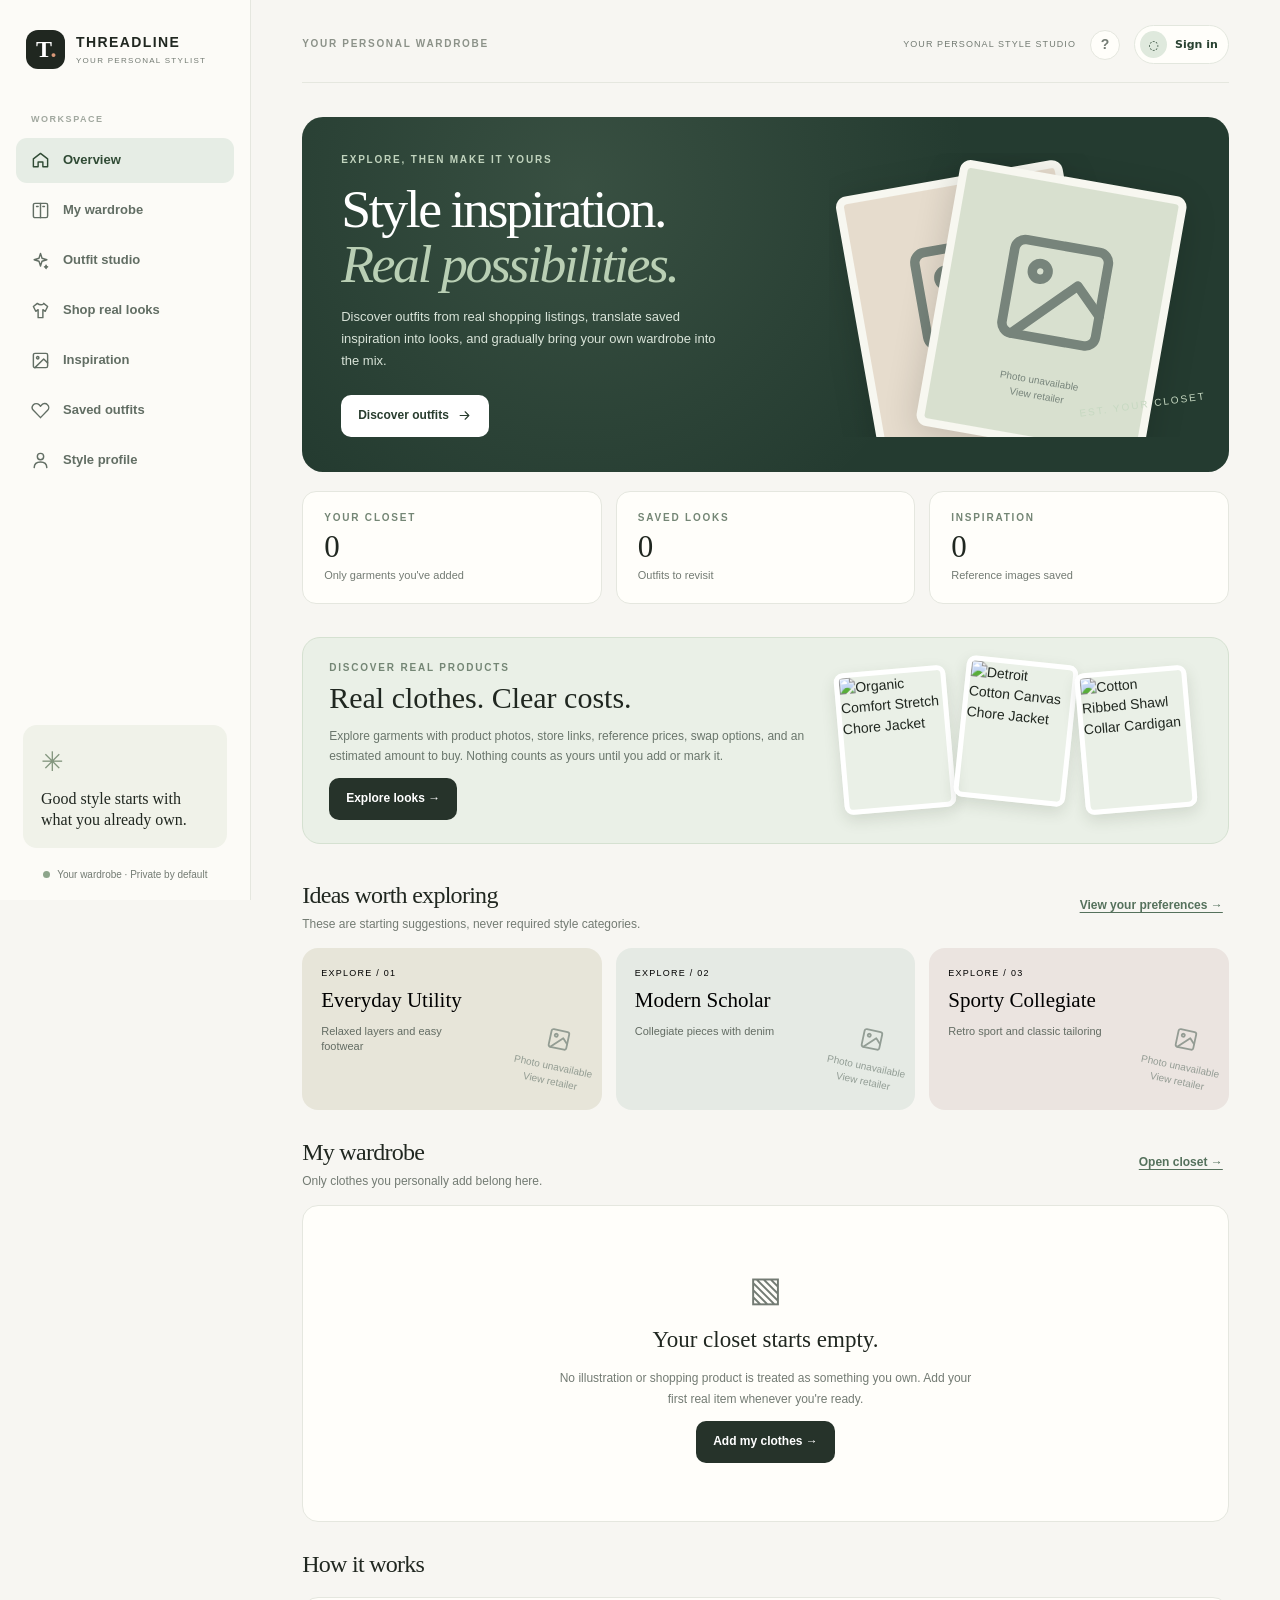
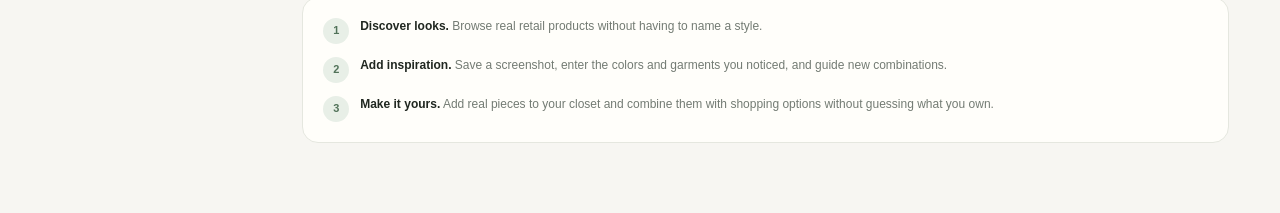
==== commit 7b70629a: "Introduce V1.4 account entrypoint and compact profile UI without changing wardrobe layouts" ====
--- a/index.html
+++ b/index.html
@@ -5,7 +5,8 @@
   <meta name="viewport" content="width=device-width, initial-scale=1, viewport-fit=cover">
   <meta name="theme-color" content="#f7f6f2">
   <meta name="description" content="THREADLINE — a personal styling studio with true wardrobe ownership, inspiration-guided discovery, and real product references.">
-  <title>THREADLINE V1.3 Preview — Cloud sync</title>
+  <title>THREADLINE V1.4 — Your personal style studio</title>
+<link rel="stylesheet" href="account.css">
   <style>
 
 :root{--bg:#f7f6f2;--paper:#fffefa;--ink:#202720;--muted:#737b73;--muted2:#9ba29a;--line:#e5e7df;--sage:#748675;--light-sage:#e8eee7;--orange:#b96843;--orange-pale:#f5e8df;--dark:#26332a;--shadow:0 8px 35px rgba(30,43,33,.055)}
@@ -46,11 +47,11 @@
       <nav id="desktop-nav" class="nav-menu"></nav>
       <div class="sidebar-bottom">
         <div class="sidebar-quote"><span class="quote-star">✳</span><p>Good style starts with what you already own.</p></div>
-        <div class="privacy-note"><span class="privacy-dot"></span> Private · Saved in this browser</div>
+        <div class="privacy-note"><span class="privacy-dot"></span> Your wardrobe · Private by default</div>
       </div>
     </aside>
     <main class="main">
-      <div class="topline"><div id="breadcrumbs" class="breadcrumbs">YOUR PERSONAL WARDROBE</div><div class="top-actions"><span class="demo-flag">LOCAL WARDROBE · ONLINE SHOP</span><button class="icon-btn" id="help-btn" title="Getting started" aria-label="Getting started">?</button></div></div>
+      <div class="topline"><div id="breadcrumbs" class="breadcrumbs">YOUR PERSONAL WARDROBE</div><div class="top-actions"><span class="demo-flag">YOUR PERSONAL STYLE STUDIO</span><button class="icon-btn" id="help-btn" title="Getting started" aria-label="Getting started">?</button></div></div>
       <div id="view" aria-live="polite"></div>
     </main>
     <nav id="mobile-nav" class="mobile-nav" aria-label="Mobile navigation"></nav>
@@ -335,6 +336,7 @@
 </script>
 <!-- Browser-safe project credentials only; do not add service-role keys. -->
 <script src="https://cdn.jsdelivr.net/npm/@supabase/supabase-js@2" defer></script>
+<script src="account-ui.js" defer></script>
 <script src="cloud-sync.js" defer></script>
 </body>
 </html>
--- a/account.css
+++ b/account.css
@@ -0,0 +1,30 @@
+/* THREADLINE V1.4 — account menu and cloud sync settings */
+#tl-account-root{position:relative;display:inline-flex;align-items:center;flex-shrink:0}
+.tl-account-trigger{display:flex;align-items:center;gap:8px;border:1px solid #e3e7de;background:#fffefa;color:#294231;border-radius:50px;padding:5px 10px 5px 5px;font:700 11px Inter,system-ui,sans-serif;cursor:pointer;min-height:39px}
+.tl-account-trigger:hover{border-color:#8da68c}
+.tl-avatar{display:grid;place-items:center;width:27px;height:27px;background:#dfe9dd;color:#294331;border-radius:50%;font-size:12px;font-weight:900}
+.tl-avatar.signed{background:#304c38;color:#fff}
+#tl-account-dropdown{position:absolute;right:0;top:calc(100% + 11px);z-index:600;width:min(390px,calc(100vw - 28px));border:1px solid #dce3da;background:#fffefa;border-radius:17px;box-shadow:0 18px 55px #24362c25;max-height:min(82vh,720px);overflow:auto;padding:17px;text-align:left}
+#tl-account-dropdown[hidden]{display:none}
+.tl-account-title{font:normal 22px/1.15 Georgia,serif;color:#29382c}
+.tl-account-sub{color:#758173;font-size:11px;margin-top:6px;overflow-wrap:anywhere}
+.tl-account-section{margin-top:16px;padding-top:15px;border-top:1px solid #e6e9e1}
+.tl-account-heading{font-size:9px;letter-spacing:.15em;font-weight:800;text-transform:uppercase;color:#829080;margin-bottom:10px}
+.tl-account-action{width:100%;display:flex;align-items:center;justify-content:space-between;gap:8px;border:1px solid #e0e6dc;background:#fffefa;color:#27382c;text-decoration:none;border-radius:10px;padding:10px 12px;font:700 12px Inter,system-ui,sans-serif;cursor:pointer;margin:7px 0}
+.tl-account-action:hover{border-color:#98af96;background:#f5f8f3}
+.tl-account-action.primary{background:#263b30;color:#fff;border-color:#263b30}
+.tl-account-action:disabled{opacity:.5;cursor:wait}
+.tl-account-text{font-size:11px;line-height:1.6;color:#6e7b70}
+.tl-account-status{background:#edf4ea;padding:10px 11px;border-radius:10px;color:#3a613f;font-size:11px;line-height:1.5;margin-top:12px}
+.tl-account-status.error{background:#fff0ec;color:#9c4933}
+.tl-account-connected{display:inline-flex;padding:5px 8px;border-radius:15px;background:#e6eee3;color:#3a5a3b;font-size:10px;font-weight:700}
+#tl-account-cloud-slot #threadline-cloud{position:static;display:block;background:none;border:0;border-radius:0;padding:0;margin:0;box-shadow:none}
+#tl-account-cloud-slot .tl-cloud-head{display:block}
+#tl-account-cloud-slot .tl-cloud-head>span{font-size:11px}
+#tl-account-cloud-slot .tl-cloud-actions{display:grid;grid-template-columns:1fr 1fr;margin-top:10px;gap:6px}
+#tl-account-cloud-slot .tl-cloud-actions .btn{white-space:normal;min-height:36px;padding:7px 8px;font-size:10px}
+#tl-account-cloud-slot .tl-cloud-actions .btn[data-cloud="upload"]{border-color:#e5c6ab;color:#a35b36}
+#tl-account-cloud-slot .tl-cloud-head>div>strong{display:none}
+#tl-account-cloud-slot .tl-cloud-sub{margin-top:4px}
+#tl-account-cloud-slot .tl-cloud-head .tl-cloud-error{margin-top:7px}
+@media(max-width:700px){.top-actions .demo-flag{display:none}.tl-account-trigger{padding-right:6px}.tl-account-trigger .tl-trigger-text{display:none}#tl-account-dropdown{right:-2px;width:min(370px,calc(100vw - 22px));max-height:70vh}}
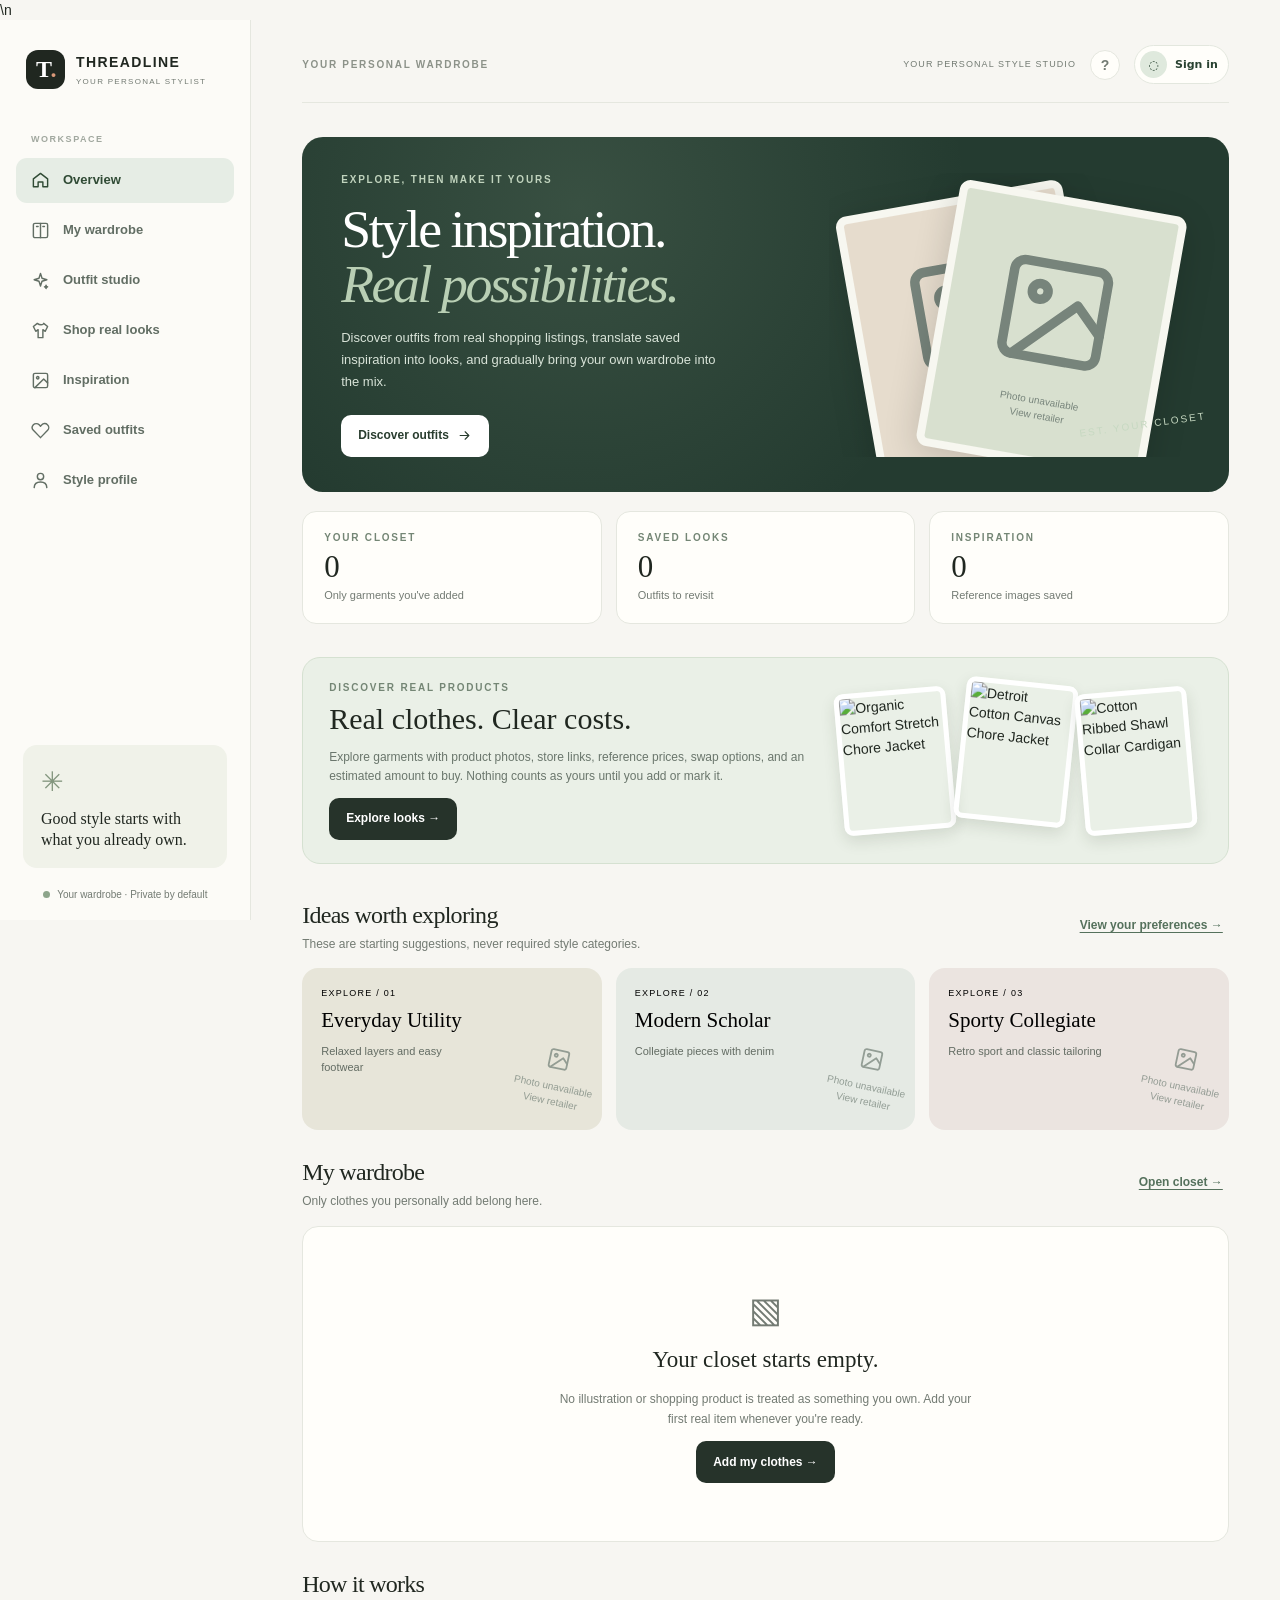
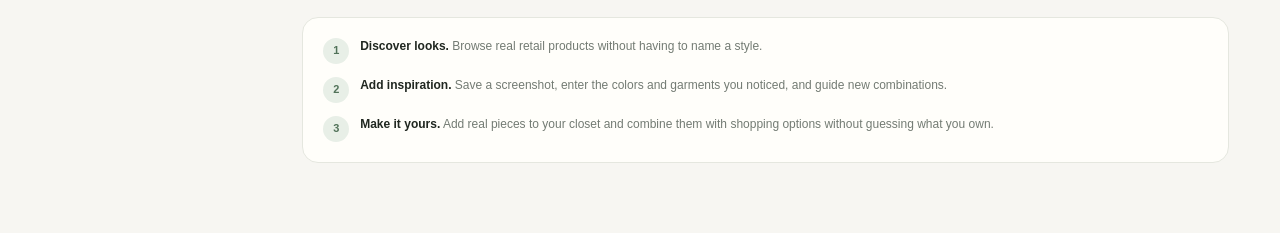
==== commit 5aec09d5: "Wire V1.5 discovery engine and archive UI into THREADLINE" ====
--- a/index.html
+++ b/index.html
@@ -5,7 +5,7 @@
   <meta name="viewport" content="width=device-width, initial-scale=1, viewport-fit=cover">
   <meta name="theme-color" content="#f7f6f2">
   <meta name="description" content="THREADLINE — a personal styling studio with true wardrobe ownership, inspiration-guided discovery, and real product references.">
-  <title>THREADLINE V1.4 — Your personal style studio</title>
+  <title>THREADLINE V1.5 Preview — Expanded outfit discovery</title>\n<link rel="stylesheet" href="outfit-discovery.css">
 <link rel="stylesheet" href="account.css">
   <style>
 
@@ -336,6 +336,7 @@
 </script>
 <!-- Browser-safe project credentials only; do not add service-role keys. -->
 <script src="https://cdn.jsdelivr.net/npm/@supabase/supabase-js@2" defer></script>
+<script src="outfit-discovery.js" defer></script>
 <script src="account-ui.js" defer></script>
 <script src="cloud-sync.js" defer></script>
 </body>
--- a/outfit-discovery.css
+++ b/outfit-discovery.css
@@ -0,0 +1,18 @@
+/* THREADLINE V1.5 — Rated Look Archive */
+.tl-archive-grid{display:grid;grid-template-columns:repeat(auto-fill,minmax(255px,1fr));gap:14px;margin-bottom:26px}
+.tl-archive-card{background:var(--paper,#fffefa);border:1px solid var(--line,#e5e7df);border-radius:15px;overflow:hidden}
+.tl-archive-images{display:grid;grid-template-columns:repeat(4,minmax(0,1fr));min-height:120px;max-height:140px;background:#f2f3ed}
+.tl-archive-images>div{min-width:0;overflow:hidden;border-right:1px solid #e8eae3}
+.tl-archive-images>div:last-child{border:0}
+.tl-archive-images img{height:140px;width:100%;object-fit:cover}
+.tl-archive-body{padding:15px}
+.tl-archive-body h3{font:normal 20px/1.2 Georgia,serif;color:#29382c;margin:10px 0 8px}
+.tl-archive-body p{font-size:11px;color:#7c837b;line-height:1.6;min-height:34px;margin:0 0 14px}
+.tl-archive-tag{display:inline-block;background:#ecf2e9;color:#416449;font-weight:750;font-size:10px;border-radius:40px;padding:5px 9px}
+.tl-archive-tag.skip{background:#f7eae5;color:#9d5f45}
+.tl-archive-tag.maybe{background:#f2f0e3;color:#7a6d35}
+.tl-archive-bottom{border-top:1px solid #e9ece4;padding-top:12px;display:flex;justify-content:space-between;align-items:center;gap:8px;flex-wrap:wrap}
+.tl-archive-bottom span{font-size:10px;color:#7d857b}
+.tl-archive-bottom .btn{margin-left:auto}
+@media(max-width:700px){.tl-archive-grid{grid-template-columns:1fr 1fr;gap:10px}.tl-archive-images{min-height:90px;max-height:110px}.tl-archive-images img{height:110px}.tl-archive-body{padding:12px}.tl-archive-body h3{font-size:17px}}
+@media(max-width:480px){.tl-archive-grid{grid-template-columns:1fr}}
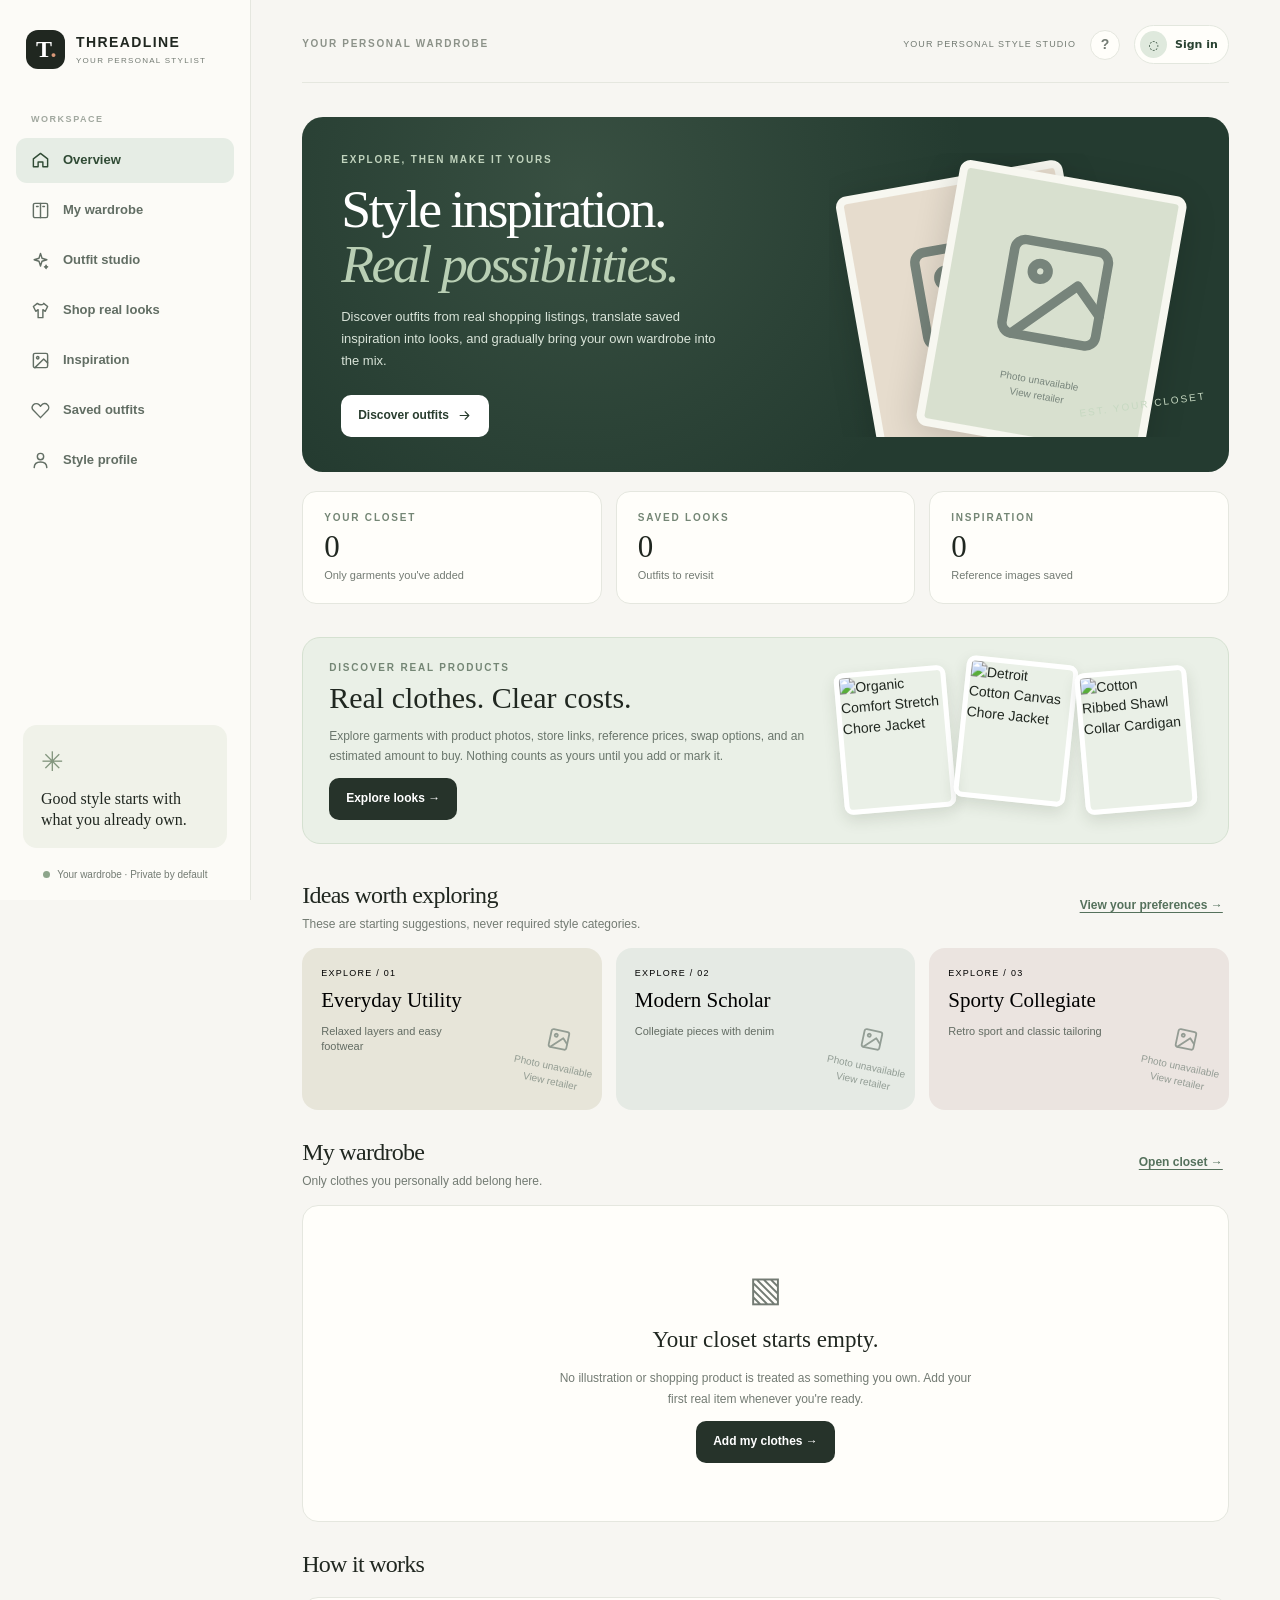
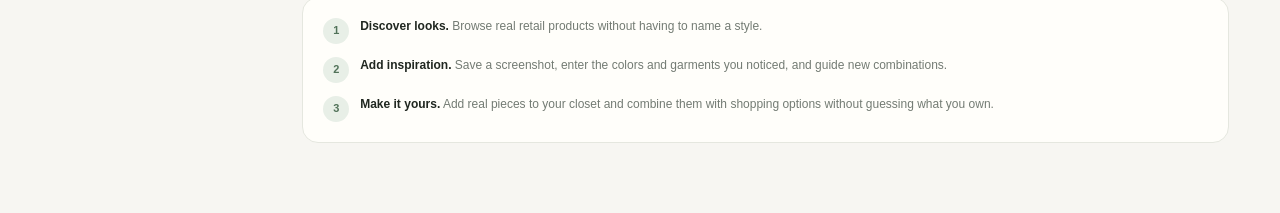
==== commit 325e707a: "Correct stylesheet line break in V1.5 document head" ====
--- a/index.html
+++ b/index.html
@@ -5,7 +5,8 @@
   <meta name="viewport" content="width=device-width, initial-scale=1, viewport-fit=cover">
   <meta name="theme-color" content="#f7f6f2">
   <meta name="description" content="THREADLINE — a personal styling studio with true wardrobe ownership, inspiration-guided discovery, and real product references.">
-  <title>THREADLINE V1.5 Preview — Expanded outfit discovery</title>\n<link rel="stylesheet" href="outfit-discovery.css">
+  <title>THREADLINE V1.5 Preview — Expanded outfit discovery</title>
+<link rel="stylesheet" href="outfit-discovery.css">
 <link rel="stylesheet" href="account.css">
   <style>
 
